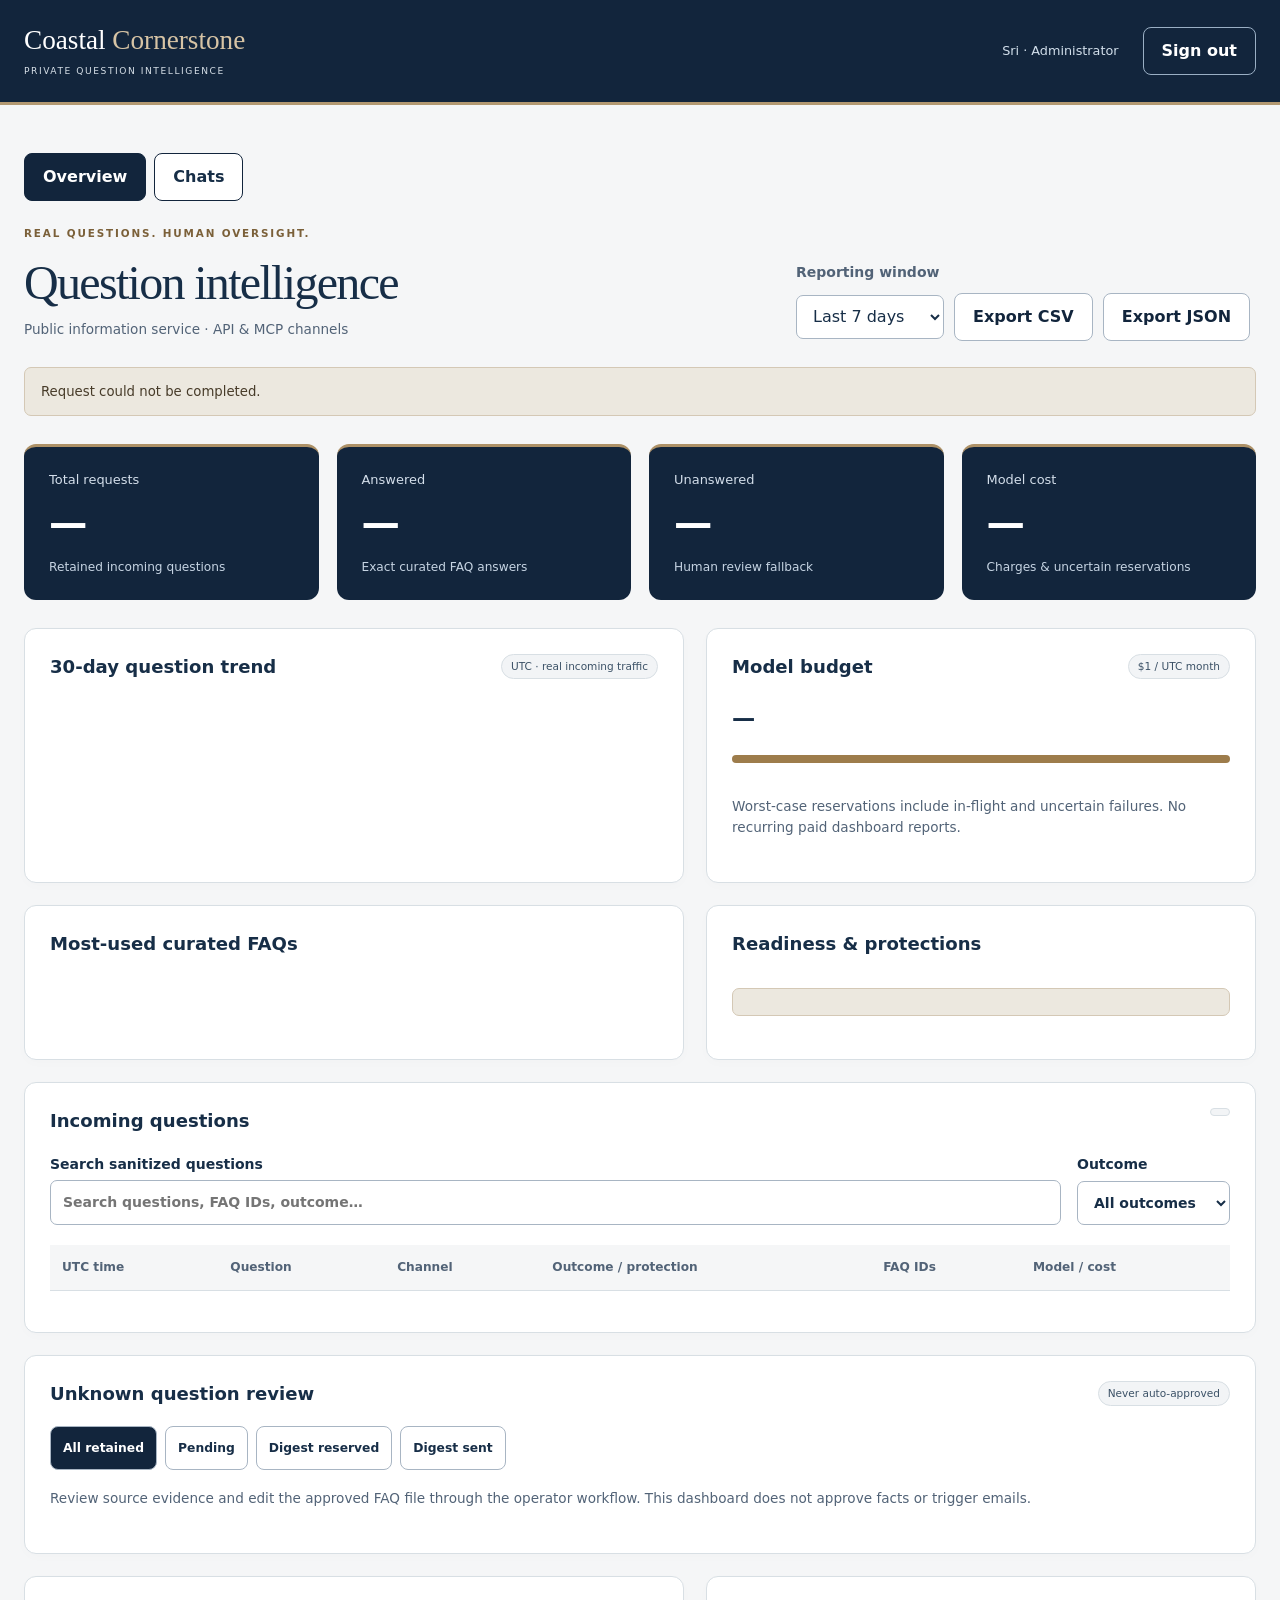
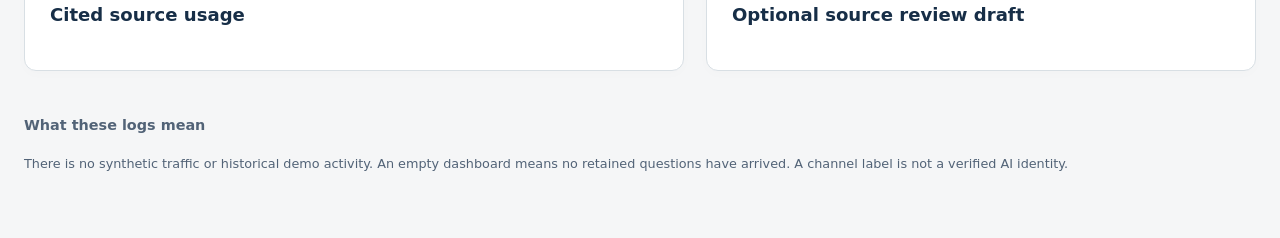
==== static/dashboard.html @ de82dabc "Add private FAQ review and chat intelligence workflow" ====
<!doctype html>
<html lang="en"><head><meta charset="utf-8"><meta name="viewport" content="width=device-width, initial-scale=1"><meta name="robots" content="noindex,nofollow"><title>Question intelligence | Coastal Cornerstone</title><link rel="stylesheet" href="/static/styles.css"><script src="/static/dashboard.js" defer></script><link rel="stylesheet" href="/static/chat-dashboard.css">
<script defer src="/static/chat-dashboard.js"></script>
</head>
<body><a class="skip" href="#main">Skip to dashboard</a><header class="topbar"><a class="brand" href="/dashboard">Coastal <span>Cornerstone</span><small>PRIVATE QUESTION INTELLIGENCE</small></a><nav aria-label="Account"><span class="account">Sri · Administrator</span><button id="logout" class="ghost">Sign out</button></nav></header>
<main id="main" class="workspace"><div class="cc-dashboard-tabs" role="tablist" aria-label="Dashboard sections">
  <button id="overview-tab" role="tab" aria-controls="overview-panel" aria-selected="true" tabindex="0" type="button">Overview</button>
  <button id="chats-tab" role="tab" aria-controls="chats-panel" aria-selected="false" tabindex="-1" type="button">Chats</button>
</div>
<section id="overview-panel" role="tabpanel" aria-labelledby="overview-tab" tabindex="0">
<div class="pagehead"><div><p class="eyebrow">REAL QUESTIONS. HUMAN OVERSIGHT.</p><h1>Question intelligence</h1><p class="muted">Public information service · API &amp; MCP channels</p></div><div class="actions"><label for="days">Reporting window</label><select id="days"><option value="7">Last 7 days</option><option value="30">Last 30 days</option></select><button id="exportcsv" class="ghost">Export CSV</button><button id="exportjson" class="ghost">Export JSON</button></div></div>
<p id="status" class="notice" role="status" aria-live="polite">Loading retained real request activity…</p>
<section class="metrics" aria-label="Request metrics"><article class="metric"><p>Total requests</p><strong id="total">—</strong><small>Retained incoming questions</small></article><article class="metric"><p>Answered</p><strong id="answered">—</strong><small>Exact curated FAQ answers</small></article><article class="metric"><p>Unanswered</p><strong id="unanswered">—</strong><small>Human review fallback</small></article><article class="metric"><p>Model cost</p><strong id="cost">—</strong><small>Charges &amp; uncertain reservations</small></article></section>
<div class="twocol"><section class="panel"><div class="sectionhead"><h2>30-day question trend</h2><span class="badge">UTC · real incoming traffic</span></div><div id="trend" class="trend" aria-label="30-day request chart"></div><p id="trendtext" class="muted"></p></section><section class="panel"><div class="sectionhead"><h2>Model budget</h2><span class="badge">$1 / UTC month</span></div><p class="big" id="budget">—</p><div class="budgettrack" aria-hidden="true"><span id="budgetbar"></span></div><dl class="compact" id="budgetdetail"></dl><p class="muted">Worst-case reservations include in-flight and uncertain failures. No recurring paid dashboard reports.</p></section></div>
<div class="twocol"><section class="panel"><h2>Most-used curated FAQs</h2><div id="topfaqs" class="bars"></div></section><section class="panel"><h2>Readiness &amp; protections</h2><dl id="readiness" class="compact"></dl><p id="emailstatus" class="notice"></p><p id="rateblocked" class="muted"></p></section></div>
<section class="panel"><div class="sectionhead"><h2>Incoming questions</h2><span id="tablecount" class="badge"></span></div><div class="filters"><label for="search">Search sanitized questions<input id="search" type="search" placeholder="Search questions, FAQ IDs, outcome…"></label><label for="outcome">Outcome<select id="outcome"><option value="all">All outcomes</option><option value="answered">Answered</option><option value="needs_review">Needs review</option><option value="rate_blocked">Rate blocked</option><option value="invalid">Invalid input</option></select></label></div><div class="tablewrap" tabindex="0" role="region" aria-label="Incoming questions table"><table><caption class="sr-only">Sanitized incoming questions in the selected reporting window</caption><thead><tr><th scope="col">UTC time</th><th scope="col">Question</th><th scope="col">Channel</th><th scope="col">Outcome / protection</th><th scope="col">FAQ IDs</th><th scope="col">Model / cost</th></tr></thead><tbody id="questions"></tbody></table></div><button class="ghost" id="more" hidden>Show more questions</button></section>
<section class="panel"><div class="sectionhead"><h2>Unknown question review</h2><span class="badge">Never auto-approved</span></div><div class="tabs" role="group" aria-label="Review queue filter"><button data-state="all" aria-pressed="true">All retained</button><button data-state="pending" aria-pressed="false">Pending</button><button data-state="digest_pending" aria-pressed="false">Digest reserved</button><button data-state="sent" aria-pressed="false">Digest sent</button></div><div id="unknowns" class="reviewlist"></div><p class="muted">Review source evidence and edit the approved FAQ file through the operator workflow. This dashboard does not approve facts or trigger emails.</p></section>
<div class="twocol"><section class="panel"><h2>Cited source usage</h2><div id="sources" class="sourcelist"></div></section><section class="panel"><h2>Optional source review draft</h2><div id="report"></div></section></div>
<footer class="privatefooter"><h2>What these logs mean</h2><p id="privacy"></p><p id="retention"></p><p>There is no synthetic traffic or historical demo activity. An empty dashboard means no retained questions have arrived. A channel label is not a verified AI identity.</p></footer>
</section>

<section id="chats-panel" role="tabpanel" aria-labelledby="chats-tab" tabindex="0" hidden>
  <div class="cc-chat-header">
    <h2>Private chats</h2>
    <p class="muted">Read-only business conversations shared with the company team. Records are retained for 30 days.</p>
  </div>
  <div class="cc-chat-controls">
    <label for="chat-search">Search chats
      <input id="chat-search" type="search" placeholder="Search previews, status, or chat IDs">
    </label>
    <button id="chat-refresh" type="button" class="ghost">Refresh chats</button>
  </div>
  <p id="chat-status" class="cc-chat-status" role="status" aria-live="polite" aria-atomic="true">Open Chats to load retained conversations.</p>
  <section class="panel cc-review-queue-panel" aria-labelledby="faq-review-title">
    <div class="sectionhead"><h3 id="faq-review-title">FAQ review queue</h3><span id="faq-review-count" class="badge">Not loaded</span></div>
    <p id="faq-review-status" class="muted">Draft questions are private and cannot answer visitors until approved.</p>
    <ol id="faq-review-list" class="reviewlist"><li class="cc-chat-empty">Open Chats to load the review queue.</li></ol>
  </section>
  <div class="cc-chat-layout">
    <aside class="cc-chat-sidebar">
      <h3>Conversations</h3>
      <ul id="chat-list" class="cc-chat-list" aria-label="Conversation list">
        <li class="cc-chat-empty">No conversations loaded.</li>
      </ul>
    </aside>
    <article id="chat-detail" class="cc-chat-detail" aria-labelledby="chat-detail-title" tabindex="0">
      <h3 id="chat-detail-title">Conversation</h3>
      <p class="cc-chat-empty">Select a chat to view its saved messages and contact details.</p>
    </article>
  </div>
</section>

</main></body></html>
---- static/styles.css ----
:root{color-scheme:light;--navy:#12253c;--ink:#172e47;--muted:#526377;--sand:#efe9df;--gold:#9d7c4b;--line:#d8dfE4;--paper:#fff;--back:#f5f6f7;font-family:system-ui,-apple-system,BlinkMacSystemFont,"Segoe UI",sans-serif;font-size:16px;line-height:1.6}*{box-sizing:border-box}body{margin:0;background:var(--back);color:var(--ink)}a{color:#245478;text-underline-offset:3px;overflow-wrap:anywhere}a:hover{text-decoration-thickness:2px}button,input,select{font:inherit}button,select{min-height:44px}button{border:1px solid var(--navy);border-radius:8px;padding:10px 18px;background:var(--navy);color:white;font-weight:650;cursor:pointer}button:hover{background:#274460}button:disabled{opacity:.65;cursor:wait}.ghost{background:white;color:var(--navy);border-color:#a8b5c3}.ghost:hover{background:var(--sand)}input,select{border:1px solid #a8b5c3;border-radius:7px;background:#fff;color:var(--ink);padding:10px 12px;min-height:44px;max-width:100%}input{width:100%}label{font-weight:600;font-size:.875rem;display:block}label input,label select{display:block;margin-top:5px}button:focus-visible,a:focus-visible,input:focus-visible,select:focus-visible{outline:3px solid #387db6;outline-offset:3px}h1,h2,h3,p{margin-top:0}h1{font-family:Georgia,"Times New Roman",serif;font-weight:500;font-size:clamp(2.1rem,4.8vw,4.2rem);line-height:1.12;letter-spacing:-.035em;margin-bottom:18px}h2{font-size:1.13rem;line-height:1.4;margin-bottom:18px}h3{font-size:1rem}p{margin-bottom:18px}small{font-size:.76rem}.topbar{background:var(--navy);color:white;display:flex;align-items:center;justify-content:space-between;gap:24px;padding:26px max(24px,calc((100vw - 1320px)/2));border-bottom:3px solid #b39972}.brand{text-decoration:none;font-family:Georgia,serif;font-size:1.7rem;font-weight:500;line-height:1.1;color:white!important;white-space:nowrap}.brand span{color:#d7c4a5}.brand small{display:block;font-family:system-ui,sans-serif;letter-spacing:.17em;font-size:.57rem;margin-top:10px;color:#d7e0e8}.topbar nav{display:flex;flex-wrap:wrap;gap:24px;align-items:center}.topbar nav a{color:#e5ebf1;font-size:.85rem}.topbar .ghost{background:transparent;border-color:#9aafc4;color:white}.account{font-size:.8rem;color:#d2dfeb}.workspace,.docs{max-width:1370px;padding:48px 24px 24px;margin:auto}.docs{max-width:1080px}.docs h1{max-width:800px}.lead{max-width:770px;font-size:1.19rem;color:var(--muted);margin-bottom:34px}.eyebrow{font-size:.65rem;letter-spacing:.18em;color:#7b6039;font-weight:750;margin-bottom:15px}.pagehead{display:flex;align-items:flex-end;justify-content:space-between;gap:24px;margin-bottom:26px}.pagehead h1{font-size:clamp(2rem,4vw,3rem);margin-bottom:9px}.pagehead p:last-child{margin-bottom:0}.actions{display:flex;flex-wrap:wrap;gap:10px;align-items:center;max-width:460px}.actions label{flex-basis:100%;color:var(--muted)}.muted{color:var(--muted);font-size:.85rem}.notice{padding:13px 16px;background:#ece8df;border:1px solid #d4c8b5;border-radius:7px;font-size:.83rem;color:#473b29}.metrics{display:grid;grid-template-columns:repeat(4,minmax(0,1fr));gap:18px;margin:28px 0}.metric{background:var(--navy);color:#fff;border-radius:12px;padding:23px 25px;border-top:3px solid #ad9167}.metric p{font-size:.81rem;color:#d3deea;margin-bottom:9px}.metric strong{font-size:clamp(1.8rem,3vw,2.8rem);line-height:1.2;display:block;font-weight:550;letter-spacing:-.03em}.metric small{display:block;color:#c6d4e3;margin-top:12px}.twocol{display:grid;grid-template-columns:1.2fr 1fr;gap:22px}.panel{background:var(--paper);border:1px solid var(--line);border-radius:12px;padding:25px;margin-bottom:22px;box-shadow:0 3px 12px #12253c04;min-width:0}.sectionhead{display:flex;justify-content:space-between;align-items:flex-start;gap:14px}.sectionhead h2{margin-bottom:20px}.badge{border:1px solid #d8dfE4;background:#f2f4f6;padding:3px 9px;border-radius:20px;font-size:.66rem;white-space:normal;display:inline-block;color:#3b5166}.trend svg{display:block;width:100%;max-height:250px}.big{font-size:1.45rem;font-weight:600}.budgettrack,.bartrack{height:8px;background:#eeeae4;border-radius:8px;overflow:hidden}.budgettrack{margin:16px 0 20px}.budgettrack span,.bartrack span{display:block;height:100%;background:#9d7c4b}.compact{display:grid;grid-template-columns:1fr 1.3fr;gap:9px 12px;font-size:.82rem;margin-top:18px}.compact dt{color:var(--muted);font-weight:500}.compact dd{margin:0;overflow-wrap:anywhere}.baritem{margin:16px 0}.baritem .sectionhead{font-size:.78rem;margin-bottom:7px}.filters{display:flex;align-items:flex-end;gap:16px;flex-wrap:wrap;margin-bottom:20px}.filters label:first-child{flex:1;min-width:210px}.tablewrap{width:100%;overflow:auto;margin-bottom:16px}table{width:100%;border-collapse:collapse;text-align:left;font-size:.76rem}th{color:var(--muted);font-weight:700;background:#f5f6f7;white-space:nowrap}th,td{padding:13px 12px;border-bottom:1px solid var(--line);vertical-align:top}td:first-child{min-width:145px;font-variant-numeric:tabular-nums}.questioncell{min-width:230px;max-width:400px;overflow-wrap:anywhere;font-size:.82rem}td:nth-child(6){min-width:160px;overflow-wrap:anywhere}.block{display:block;margin-top:5px}.tabs{display:flex;flex-wrap:wrap;gap:8px;margin-bottom:18px}.tabs button{font-size:.77rem;padding:9px 12px;min-height:44px;background:white;color:var(--ink);border-color:#a8b5c3}.tabs [aria-pressed=true]{background:var(--navy);color:white}.reviewlist{max-height:560px;overflow:auto}.reviewitem{padding:16px 0;border-top:1px solid var(--line)}.reviewitem p{font-size:.88rem;overflow-wrap:anywhere;margin:10px 0 0}.sourcelist{font-size:.82rem}.privatefooter{padding:22px 0;color:var(--muted);font-size:.8rem;max-width:1050px}.privatefooter h2{font-size:.9rem}.docs pre{overflow:auto;background:var(--navy);color:#e2ebf3;border-radius:8px;padding:22px;font-size:.8rem;line-height:1.7;tab-size:2}.docs code{font-family:ui-monospace,SFMono-Regular,Consolas,monospace}.docs dl{font-size:.85rem}.docs dt{font-weight:650;margin-top:16px}.docs dd{margin:3px 0 0;color:var(--muted)}.docs footer{font-size:.85rem;padding:24px 0}.skip{position:absolute;top:8px;left:8px;background:#fff;padding:10px;transform:translateY(-150%);z-index:10}.skip:focus{transform:translateY(0)}.sr-only{position:absolute;width:1px;height:1px;padding:0;margin:-1px;overflow:hidden;clip:rect(0,0,0,0);white-space:nowrap;border:0}.loginpage{min-height:100vh;background:var(--navy);display:flex;align-items:center;justify-content:center;padding:24px}.loginbox{width:100%;max-width:460px;background:#fff;padding:38px;border-radius:15px;border-top:5px solid #b59b75}.loginbox .brand{color:var(--navy)!important;display:block;margin-bottom:40px}.loginbox .brand span{color:#7e613a}.loginbox .brand small{color:var(--muted)}.loginbox h1{font-size:2.4rem}.loginbox label{margin:16px 0 5px}.loginbox button{width:100%;margin:23px 0 16px}.loginbox .notice{margin-bottom:15px}.loginbox p:last-child{margin-bottom:0;font-size:.73rem}@media(max-width:1000px){.pagehead{align-items:flex-start;flex-direction:column}.twocol{grid-template-columns:1fr 1fr}.topbar{padding:24px}.metrics{gap:12px}.metric{padding:20px}.metric strong{font-size:2rem}.metric small{font-size:.66rem}}@media(max-width:720px){.topbar{align-items:flex-start;flex-direction:column;gap:22px}.topbar nav{gap:16px}.workspace,.docs{padding:30px 16px 20px}.twocol{grid-template-columns:1fr;gap:0}.metrics{grid-template-columns:repeat(2,minmax(0,1fr));gap:12px}.metric{padding:18px 16px}.metric strong{font-size:1.9rem}.panel{padding:20px}.sectionhead{flex-wrap:wrap;gap:8px}.compact{grid-template-columns:1fr 1fr}.loginbox{padding:30px 24px}.actions{max-width:100%}.brand{font-size:1.5rem}}@media(prefers-reduced-motion:reduce){*{scroll-behavior:auto!important;transition:none!important}}
---- static/chat-dashboard.css ----
#overview-panel[hidden],
#chats-panel[hidden] {
  display: none !important;
}

.cc-dashboard-tabs {
  display: flex;
  flex-wrap: wrap;
  gap: 8px;
  margin-bottom: 24px;
}

.cc-dashboard-tabs button {
  min-height: 44px;
  padding: 10px 18px;
  color: var(--ink);
  background: var(--paper);
  border: 1px solid var(--navy);
}

.cc-dashboard-tabs button[aria-selected="true"] {
  background: var(--navy);
  color: white;
}

#chats-panel {
  min-width: 0;
  overflow-wrap: anywhere;
}

.cc-chat-controls {
  display: flex;
  flex-wrap: wrap;
  gap: 16px;
  margin: 20px 0;
  align-items: flex-end;
}

.cc-chat-controls label {
  flex: 1 1 240px;
  min-width: 0;
}

#chat-search {
  width: 100%;
  min-height: 44px;
}

#chat-refresh {
  min-height: 44px;
  min-width: 44px;
}

.cc-chat-status {
  background: var(--sand);
  color: var(--ink);
  border: 1px solid var(--line);
  padding: 13px 16px;
  margin-bottom: 24px;
  border-radius: 8px;
}

.cc-chat-status[data-error="true"] {
  border: 2px solid var(--navy);
}

.cc-dashboard-tabs button:focus-visible,
.cc-chat-select:focus-visible,
#chat-search:focus-visible,
#chat-refresh:focus-visible,
#chat-detail:focus-visible,
#overview-panel:focus-visible,
#chats-panel:focus-visible {
  outline: 3px solid #387db6;
  outline-offset: 3px;
}

.cc-chat-layout{display:grid;grid-template-columns:minmax(0,340px) minmax(0,1fr);gap:24px;align-items:start}.cc-chat-layout,.cc-chat-sidebar,.cc-chat-detail,.cc-chat-item,.cc-chat-row,.cc-chat-preview,.cc-chat-meta,.cc-chat-list,.cc-chat-select{min-width:0;max-width:100%;overflow-wrap:anywhere}.cc-chat-sidebar,.cc-chat-detail{background:var(--paper);border:1px solid var(--line);padding:24px;border-radius:12px}.cc-chat-list{list-style:none;margin:0;padding:8px}.cc-chat-item{margin-bottom:12px}.cc-chat-select{width:100%;padding:12px;color:var(--ink);background:var(--paper);border:1px solid var(--navy);border-radius:8px;min-height:44px;white-space:normal}.cc-chat-select[aria-current="true"]{background:var(--sand);color:var(--navy);border-left:4px solid var(--navy)}.cc-chat-row{display:flex;flex-wrap:wrap;gap:8px;justify-content:space-between}.cc-chat-preview,.cc-chat-meta{display:block;margin-top:8px}.cc-chat-preview{font-size:.9rem;color:var(--ink)}.cc-chat-meta{font-size:.8rem;color:var(--muted)}.cc-chat-badge{color:var(--navy);background:var(--sand);border:1px solid var(--line);border-radius:20px;padding:3px 8px;font-size:.75rem}.cc-chat-empty {color:var(--muted);padding:12px;margin:0;}@media (min-width:761px){.cc-chat-list{max-height:75vh;overflow-y:auto;scrollbar-gutter:stable}}@media (max-width:760px){.cc-chat-layout{grid-template-columns:1fr;gap:16px}.cc-chat-sidebar,.cc-chat-detail{padding:16px}}

dl.cc-chat-contact, dl.cc-chat-email { display: grid; grid-template-columns: minmax(0, 100px) minmax(0, 1fr); gap: 8px; margin-top: 0; }
.cc-chat-contact dt, .cc-chat-email dt { color: var(--muted); }
.cc-chat-contact dd, .cc-chat-email dd { margin: 0; min-width: 0; overflow-wrap: anywhere; white-space: pre-wrap; }
#chat-detail h3, #chat-detail p, #chat-detail a, #chat-detail section { overflow-wrap: anywhere; min-width: 0; }
.cc-chat-messages { list-style: none; padding: 0; margin: 0; }
.cc-chat-message { border: 1px solid var(--line); border-radius: 8px; padding: 16px; margin-bottom: 16px; min-width: 0; overflow-wrap: anywhere; }
.cc-chat-message--assistant { background: var(--back); }
.cc-chat-message-header { font-size: 0.8rem; font-weight: bold; color: var(--muted); }
p.cc-chat-message-text { white-space: pre-wrap; overflow-wrap: anywhere; margin-bottom: 12px; }
ul.cc-chat-sources { margin: 8px 0; padding-left: 20px; max-width: 100%; }
.cc-chat-sources a { overflow-wrap: anywhere; }
@media (prefers-reduced-motion: reduce) { .cc-dashboard-tabs button, .cc-chat-select { transition: none; } }

.cc-breadcrumbs{font-size:.84rem;color:#58677a;margin:0 0 .75rem}.cc-chat-review{border:1px solid #d6dee8;border-radius:12px;padding:1rem;margin:1rem 0;background:#fbfcfe;display:grid;gap:.7rem}.cc-chat-review label{display:grid;gap:.3rem;font-weight:650}.cc-chat-review textarea,.cc-chat-review select{width:100%;font:inherit;border:1px solid #bbc8d6;border-radius:8px;padding:.6rem;background:#fff}.cc-chat-review button{justify-self:start}

.cc-review-queue-panel{margin:1rem 0}.cc-review-queue-panel .reviewlist{max-height:28rem;overflow:auto;padding-left:1.4rem}.cc-review-queue-panel .reviewitem{margin:.55rem 0;padding:.55rem .7rem;border:1px solid #dce3eb;border-radius:8px;background:#fff}.cc-review-queue-panel .reviewitem p{margin:.2rem 0 0}
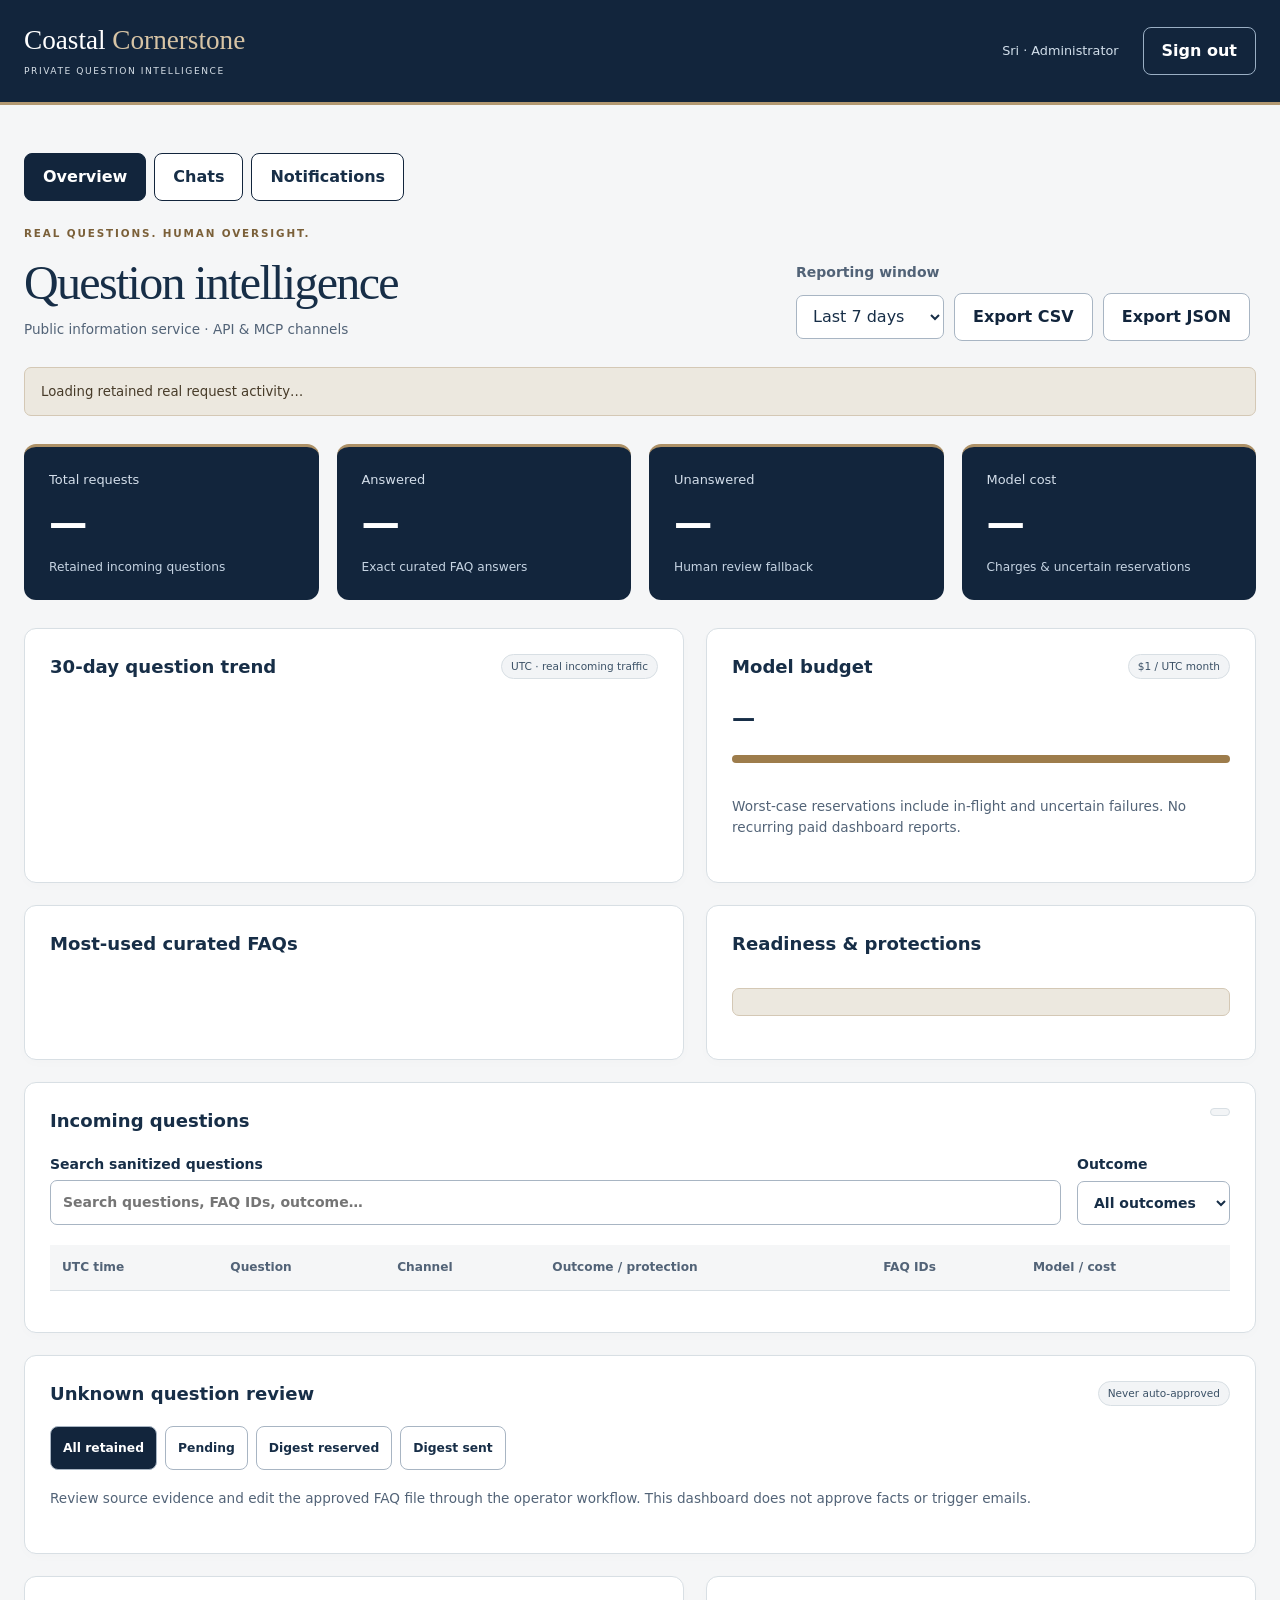
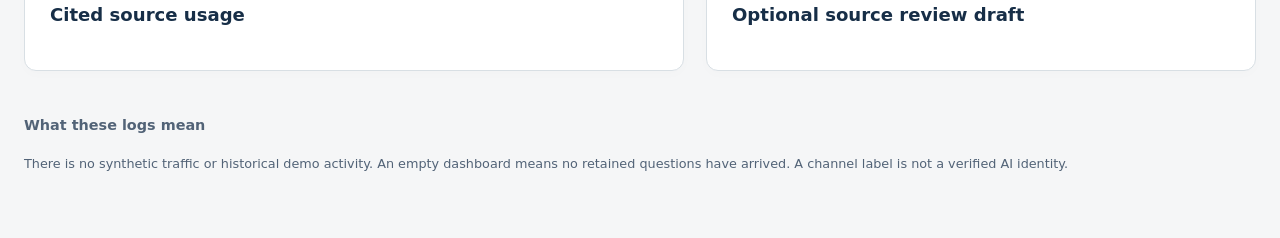
==== commit 16f297b1: "Add configurable dashboard notifications" ====
--- a/static/dashboard.html
+++ b/static/dashboard.html
@@ -5,7 +5,8 @@
 <body><a class="skip" href="#main">Skip to dashboard</a><header class="topbar"><a class="brand" href="/dashboard">Coastal <span>Cornerstone</span><small>PRIVATE QUESTION INTELLIGENCE</small></a><nav aria-label="Account"><span class="account">Sri · Administrator</span><button id="logout" class="ghost">Sign out</button></nav></header>
 <main id="main" class="workspace"><div class="cc-dashboard-tabs" role="tablist" aria-label="Dashboard sections">
   <button id="overview-tab" role="tab" aria-controls="overview-panel" aria-selected="true" tabindex="0" type="button">Overview</button>
-  <button id="chats-tab" role="tab" aria-controls="chats-panel" aria-selected="false" tabindex="-1" type="button">Chats</button>
+	  <button id="chats-tab" role="tab" aria-controls="chats-panel" aria-selected="false" tabindex="-1" type="button">Chats</button>
+	  <button id="notifications-tab" role="tab" aria-controls="notifications-panel" aria-selected="false" tabindex="-1" type="button">Notifications</button>
 </div>
 <section id="overview-panel" role="tabpanel" aria-labelledby="overview-tab" tabindex="0">
 <div class="pagehead"><div><p class="eyebrow">REAL QUESTIONS. HUMAN OVERSIGHT.</p><h1>Question intelligence</h1><p class="muted">Public information service · API &amp; MCP channels</p></div><div class="actions"><label for="days">Reporting window</label><select id="days"><option value="7">Last 7 days</option><option value="30">Last 30 days</option></select><button id="exportcsv" class="ghost">Export CSV</button><button id="exportjson" class="ghost">Export JSON</button></div></div>
@@ -17,6 +18,12 @@
 <section class="panel"><div class="sectionhead"><h2>Unknown question review</h2><span class="badge">Never auto-approved</span></div><div class="tabs" role="group" aria-label="Review queue filter"><button data-state="all" aria-pressed="true">All retained</button><button data-state="pending" aria-pressed="false">Pending</button><button data-state="digest_pending" aria-pressed="false">Digest reserved</button><button data-state="sent" aria-pressed="false">Digest sent</button></div><div id="unknowns" class="reviewlist"></div><p class="muted">Review source evidence and edit the approved FAQ file through the operator workflow. This dashboard does not approve facts or trigger emails.</p></section>
 <div class="twocol"><section class="panel"><h2>Cited source usage</h2><div id="sources" class="sourcelist"></div></section><section class="panel"><h2>Optional source review draft</h2><div id="report"></div></section></div>
 <footer class="privatefooter"><h2>What these logs mean</h2><p id="privacy"></p><p id="retention"></p><p>There is no synthetic traffic or historical demo activity. An empty dashboard means no retained questions have arrived. A channel label is not a verified AI identity.</p></footer>
+</section>
+
+<section id="notifications-panel" role="tabpanel" aria-labelledby="notifications-tab" tabindex="0" hidden>
+  <div class="pagehead"><div><p class="eyebrow">PRIVATE EMAIL CONTROLS</p><h1>Notifications</h1><p class="muted">Choose which dashboard events may send email. Contact-form notifications stay enabled for business continuity.</p></div></div>
+  <section class="panel"><div class="sectionhead"><h2>Triggers and recipients</h2><span class="badge">Resend</span></div><p id="notification-status" class="notice" role="status" aria-live="polite">Loading notification settings…</p><div id="notification-settings" class="reviewlist"></div><button id="notification-test" class="primary" type="button">Send test email to sri@srinagubandi.com</button></section>
+  <section class="panel"><div class="sectionhead"><h2>Recent delivery status</h2><button id="notification-refresh" class="ghost" type="button">Refresh</button></div><div class="tablewrap"><table><caption class="sr-only">Recent notification deliveries</caption><thead><tr><th>Time</th><th>Trigger</th><th>Recipients</th><th>Status</th></tr></thead><tbody id="notification-deliveries"></tbody></table></div></section>
 </section>
 
 <section id="chats-panel" role="tabpanel" aria-labelledby="chats-tab" tabindex="0" hidden>
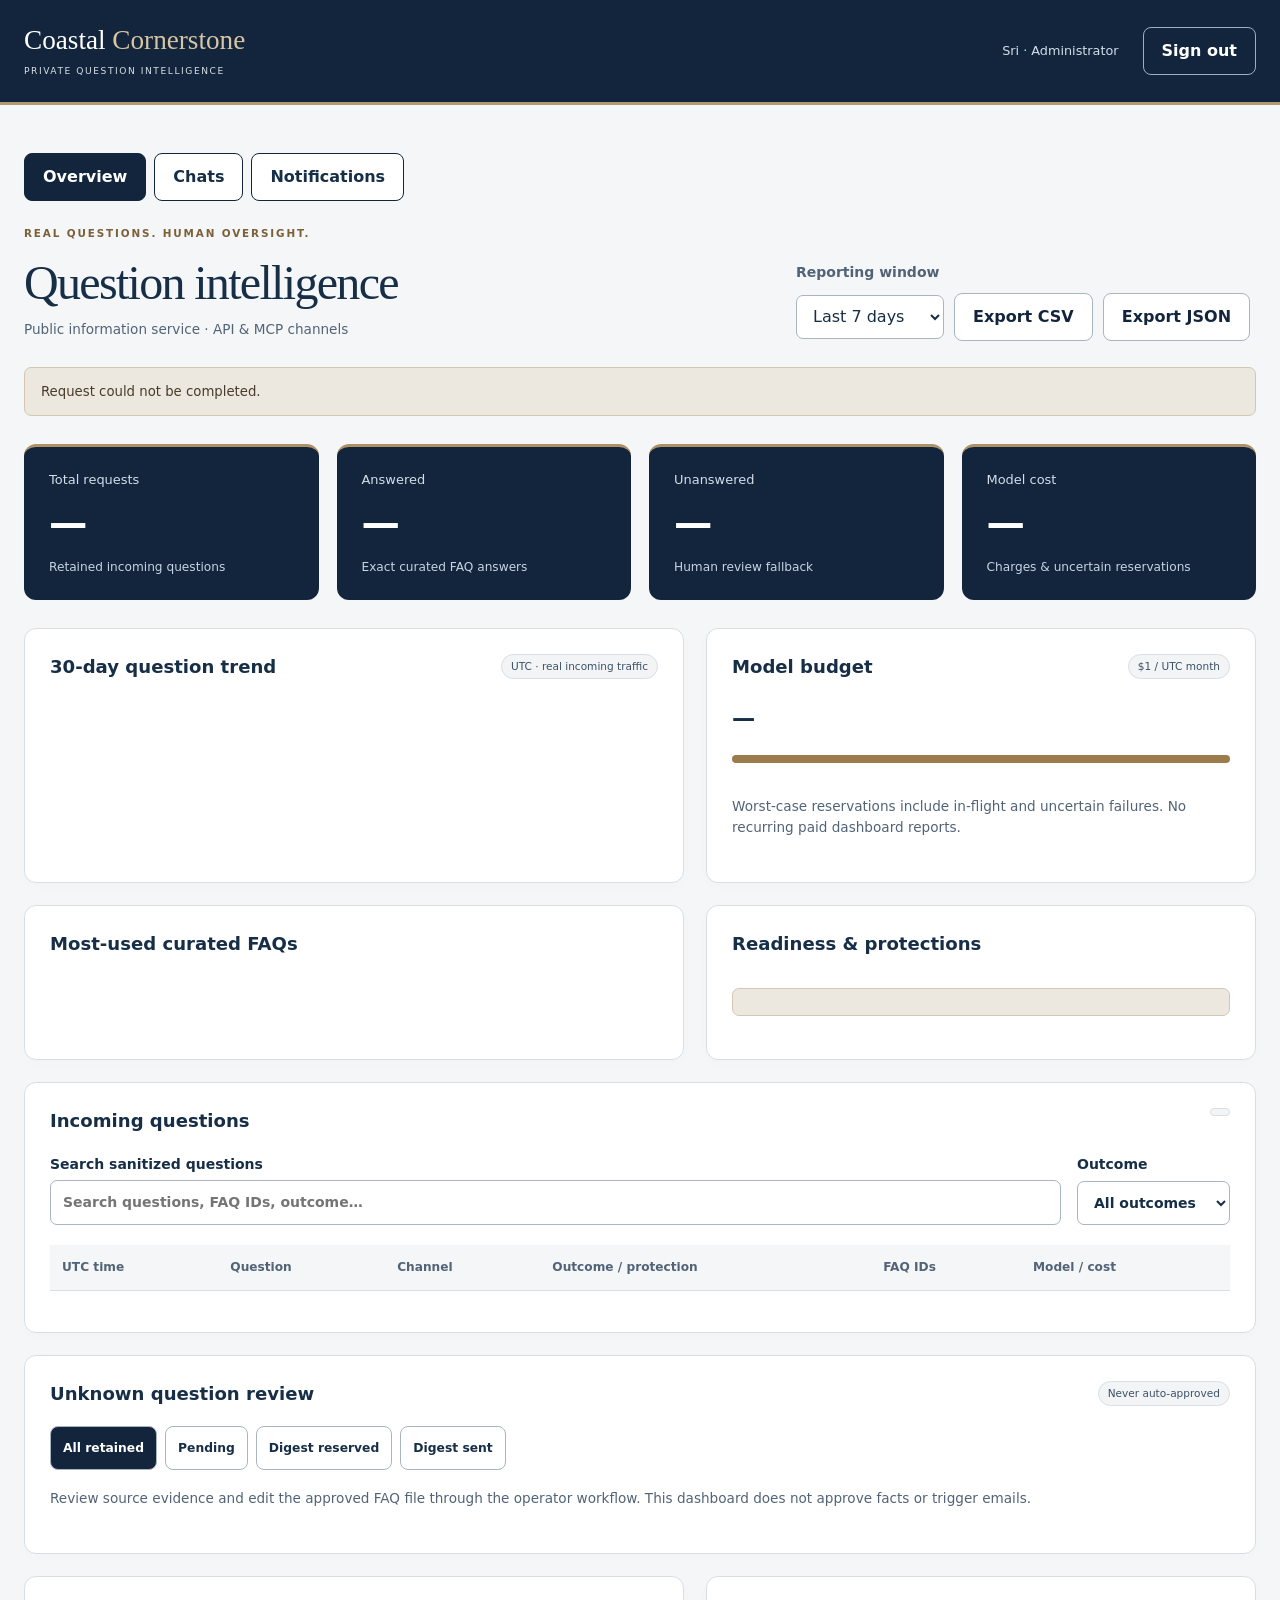
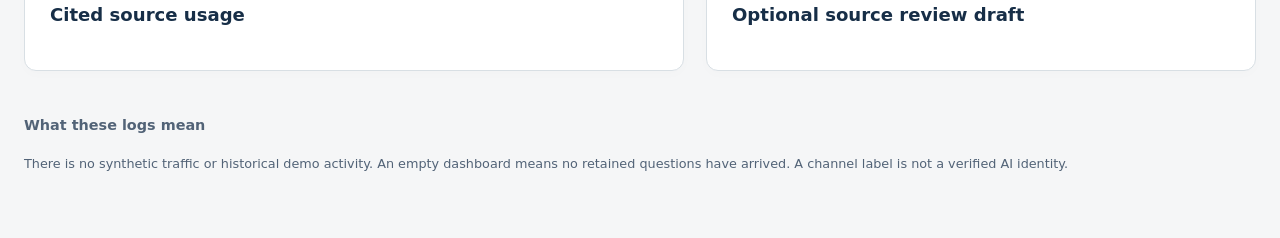
==== commit 7c04026c: "Render dashboard chats as a table" ====
--- a/static/dashboard.html
+++ b/static/dashboard.html
@@ -44,12 +44,16 @@
     <ol id="faq-review-list" class="reviewlist"><li class="cc-chat-empty">Open Chats to load the review queue.</li></ol>
   </section>
   <div class="cc-chat-layout">
-    <aside class="cc-chat-sidebar">
-      <h3>Conversations</h3>
-      <ul id="chat-list" class="cc-chat-list" aria-label="Conversation list">
-        <li class="cc-chat-empty">No conversations loaded.</li>
-      </ul>
-    </aside>
+    <section class="cc-chat-queue" aria-labelledby="chat-queue-title">
+      <div class="sectionhead"><h3 id="chat-queue-title">Conversation queue</h3><span class="badge">Click a question to open</span></div>
+      <div class="cc-chat-table-wrap" tabindex="0" role="region" aria-label="Conversation queue table">
+        <table class="cc-chat-table">
+          <caption class="sr-only">Retained chatbot conversations</caption>
+          <thead><tr><th scope="col">UTC time</th><th scope="col">Question</th><th scope="col">Status</th><th scope="col">Messages</th><th scope="col">Contact</th><th scope="col">Notifications</th></tr></thead>
+          <tbody id="chat-list"><tr><td colspan="6" class="cc-chat-empty">No conversations loaded.</td></tr></tbody>
+        </table>
+      </div>
+    </section>
     <article id="chat-detail" class="cc-chat-detail" aria-labelledby="chat-detail-title" tabindex="0">
       <h3 id="chat-detail-title">Conversation</h3>
       <p class="cc-chat-empty">Select a chat to view its saved messages and contact details.</p>
--- a/static/chat-dashboard.css
+++ b/static/chat-dashboard.css
@@ -75,7 +75,7 @@
   outline-offset: 3px;
 }
 
-.cc-chat-layout{display:grid;grid-template-columns:minmax(0,340px) minmax(0,1fr);gap:24px;align-items:start}.cc-chat-layout,.cc-chat-sidebar,.cc-chat-detail,.cc-chat-item,.cc-chat-row,.cc-chat-preview,.cc-chat-meta,.cc-chat-list,.cc-chat-select{min-width:0;max-width:100%;overflow-wrap:anywhere}.cc-chat-sidebar,.cc-chat-detail{background:var(--paper);border:1px solid var(--line);padding:24px;border-radius:12px}.cc-chat-list{list-style:none;margin:0;padding:8px}.cc-chat-item{margin-bottom:12px}.cc-chat-select{width:100%;padding:12px;color:var(--ink);background:var(--paper);border:1px solid var(--navy);border-radius:8px;min-height:44px;white-space:normal}.cc-chat-select[aria-current="true"]{background:var(--sand);color:var(--navy);border-left:4px solid var(--navy)}.cc-chat-row{display:flex;flex-wrap:wrap;gap:8px;justify-content:space-between}.cc-chat-preview,.cc-chat-meta{display:block;margin-top:8px}.cc-chat-preview{font-size:.9rem;color:var(--ink)}.cc-chat-meta{font-size:.8rem;color:var(--muted)}.cc-chat-badge{color:var(--navy);background:var(--sand);border:1px solid var(--line);border-radius:20px;padding:3px 8px;font-size:.75rem}.cc-chat-empty {color:var(--muted);padding:12px;margin:0;}@media (min-width:761px){.cc-chat-list{max-height:75vh;overflow-y:auto;scrollbar-gutter:stable}}@media (max-width:760px){.cc-chat-layout{grid-template-columns:1fr;gap:16px}.cc-chat-sidebar,.cc-chat-detail{padding:16px}}
+.cc-chat-layout{display:grid;grid-template-columns:minmax(0,1fr);gap:24px;align-items:start}.cc-chat-detail,.cc-chat-queue{min-width:0;max-width:100%;background:var(--paper);border:1px solid var(--line);padding:24px;border-radius:12px}.cc-chat-table-wrap{max-width:100%;overflow-x:auto;border:1px solid var(--line);border-radius:8px}.cc-chat-table{width:100%;min-width:760px;border-collapse:collapse}.cc-chat-table th,.cc-chat-table td{padding:12px 10px;border-bottom:1px solid var(--line);text-align:left;vertical-align:top;overflow-wrap:anywhere}.cc-chat-table th{color:var(--muted);font-size:.78rem;text-transform:uppercase;letter-spacing:.04em;background:var(--back)}.cc-chat-table tbody tr:last-child td{border-bottom:0}.cc-chat-row-link{display:block;width:100%;min-height:44px;padding:0;color:var(--navy);background:transparent;border:0;text-align:left;text-decoration:underline;text-underline-offset:3px;cursor:pointer;font:inherit}.cc-chat-row-link[aria-current="true"]{font-weight:700;background:var(--sand);padding:8px;border-radius:6px}.cc-chat-row-link:focus-visible{outline:3px solid #387db6;outline-offset:3px}.cc-chat-empty{color:var(--muted);padding:12px;margin:0}@media (max-width:760px){.cc-chat-detail,.cc-chat-queue{padding:16px}.cc-chat-table{min-width:700px}}
 
 dl.cc-chat-contact, dl.cc-chat-email { display: grid; grid-template-columns: minmax(0, 100px) minmax(0, 1fr); gap: 8px; margin-top: 0; }
 .cc-chat-contact dt, .cc-chat-email dt { color: var(--muted); }
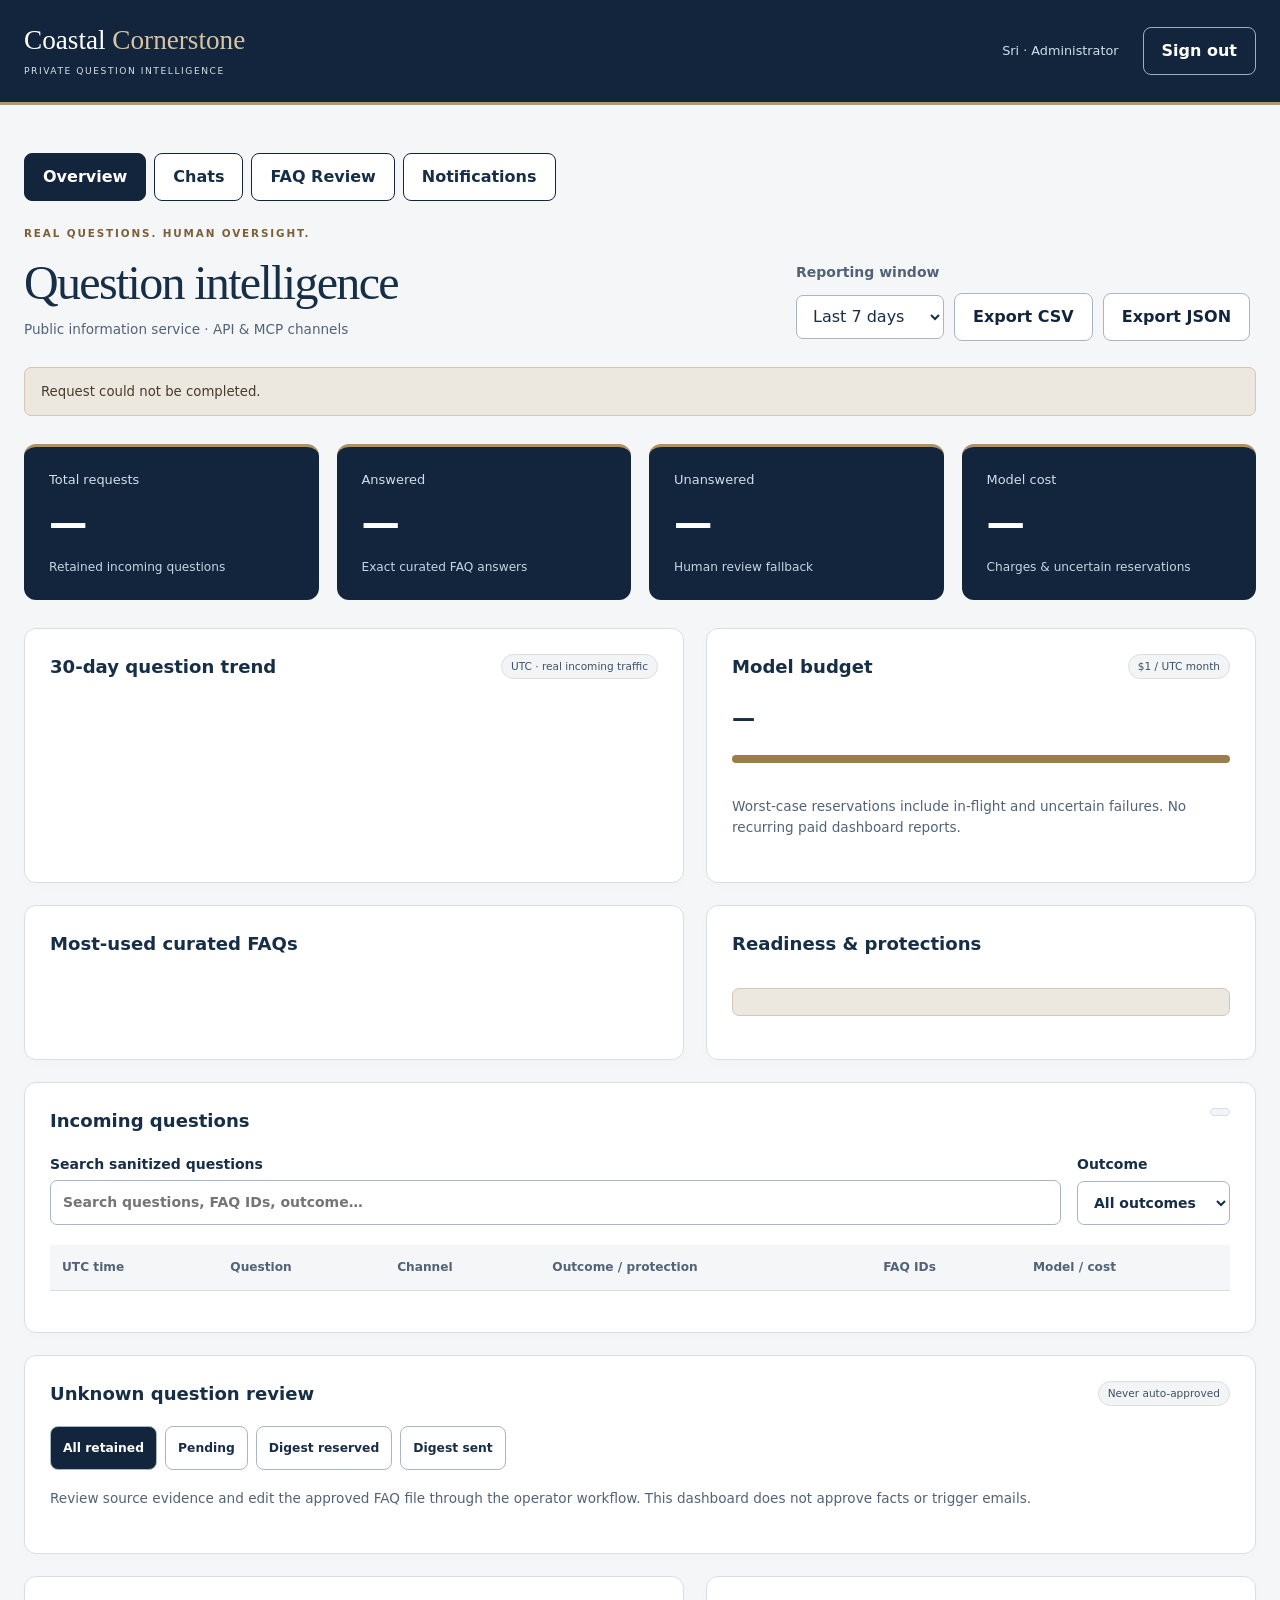
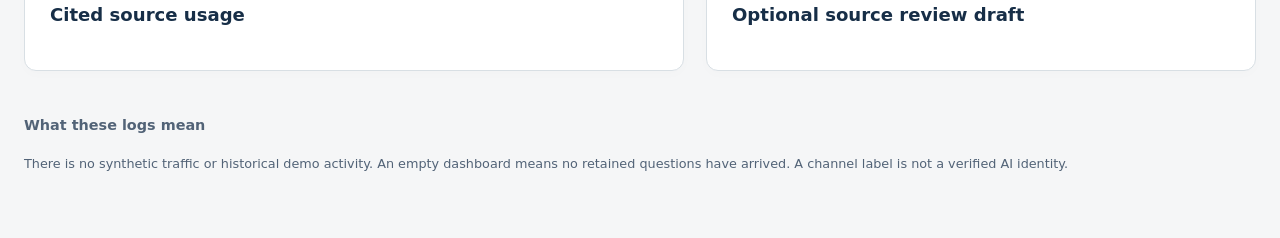
==== commit 4da95464: "Add private FAQ review tab" ====
--- a/static/dashboard.html
+++ b/static/dashboard.html
@@ -5,7 +5,8 @@
 <body><a class="skip" href="#main">Skip to dashboard</a><header class="topbar"><a class="brand" href="/dashboard">Coastal <span>Cornerstone</span><small>PRIVATE QUESTION INTELLIGENCE</small></a><nav aria-label="Account"><span class="account">Sri · Administrator</span><button id="logout" class="ghost">Sign out</button></nav></header>
 <main id="main" class="workspace"><div class="cc-dashboard-tabs" role="tablist" aria-label="Dashboard sections">
   <button id="overview-tab" role="tab" aria-controls="overview-panel" aria-selected="true" tabindex="0" type="button">Overview</button>
-	  <button id="chats-tab" role="tab" aria-controls="chats-panel" aria-selected="false" tabindex="-1" type="button">Chats</button>
+		  <button id="chats-tab" role="tab" aria-controls="chats-panel" aria-selected="false" tabindex="-1" type="button">Chats</button>
+		  <button id="faq-tab" role="tab" aria-controls="faq-panel" aria-selected="false" tabindex="-1" type="button">FAQ Review</button>
 	  <button id="notifications-tab" role="tab" aria-controls="notifications-panel" aria-selected="false" tabindex="-1" type="button">Notifications</button>
 </div>
 <section id="overview-panel" role="tabpanel" aria-labelledby="overview-tab" tabindex="0">
@@ -18,6 +19,13 @@
 <section class="panel"><div class="sectionhead"><h2>Unknown question review</h2><span class="badge">Never auto-approved</span></div><div class="tabs" role="group" aria-label="Review queue filter"><button data-state="all" aria-pressed="true">All retained</button><button data-state="pending" aria-pressed="false">Pending</button><button data-state="digest_pending" aria-pressed="false">Digest reserved</button><button data-state="sent" aria-pressed="false">Digest sent</button></div><div id="unknowns" class="reviewlist"></div><p class="muted">Review source evidence and edit the approved FAQ file through the operator workflow. This dashboard does not approve facts or trigger emails.</p></section>
 <div class="twocol"><section class="panel"><h2>Cited source usage</h2><div id="sources" class="sourcelist"></div></section><section class="panel"><h2>Optional source review draft</h2><div id="report"></div></section></div>
 <footer class="privatefooter"><h2>What these logs mean</h2><p id="privacy"></p><p id="retention"></p><p>There is no synthetic traffic or historical demo activity. An empty dashboard means no retained questions have arrived. A channel label is not a verified AI identity.</p></footer>
+</section>
+
+<section id="faq-panel" role="tabpanel" aria-labelledby="faq-tab" tabindex="0" hidden>
+  <div class="pagehead"><div><p class="eyebrow">PRIVATE CONTENT REVIEW</p><h1>FAQ Review</h1><p class="muted">Review the 100-question draft before any answer becomes public.</p></div><div class="actions"><button id="faq-refresh" class="ghost" type="button">Refresh queue</button></div></div>
+  <p id="faq-status" class="notice" role="status" aria-live="polite">Open FAQ Review to load private drafts.</p>
+  <section class="panel"><div class="sectionhead"><h2>Approval queue</h2><span id="faq-count" class="badge">Not loaded</span></div><div class="filters"><label for="faq-search">Search questions<input id="faq-search" type="search" placeholder="Search question, category, or status"></label></div><div class="cc-chat-table-wrap" tabindex="0" role="region" aria-label="FAQ approval queue"><table class="cc-chat-table"><caption class="sr-only">Private FAQ draft approval queue</caption><thead><tr><th scope="col">Question</th><th scope="col">Status</th><th scope="col">Answer</th><th scope="col">Source</th><th scope="col">Updated</th></tr></thead><tbody id="faq-list"><tr><td colspan="5" class="cc-chat-empty">No drafts loaded.</td></tr></tbody></table></div></section>
+  <article id="faq-detail" class="panel" hidden><div class="sectionhead"><h2 id="faq-detail-title">FAQ draft</h2><button id="faq-detail-close" class="ghost" type="button">Back to queue</button></div><div id="faq-detail-body"></div></article>
 </section>
 
 <section id="notifications-panel" role="tabpanel" aria-labelledby="notifications-tab" tabindex="0" hidden>
@@ -38,11 +46,6 @@
     <button id="chat-refresh" type="button" class="ghost">Refresh chats</button>
   </div>
   <p id="chat-status" class="cc-chat-status" role="status" aria-live="polite" aria-atomic="true">Open Chats to load retained conversations.</p>
-  <section class="panel cc-review-queue-panel" aria-labelledby="faq-review-title">
-    <div class="sectionhead"><h3 id="faq-review-title">FAQ review queue</h3><span id="faq-review-count" class="badge">Not loaded</span></div>
-    <p id="faq-review-status" class="muted">Draft questions are private and cannot answer visitors until approved.</p>
-    <ol id="faq-review-list" class="reviewlist"><li class="cc-chat-empty">Open Chats to load the review queue.</li></ol>
-  </section>
   <div class="cc-chat-layout">
     <section class="cc-chat-queue" aria-labelledby="chat-queue-title">
       <div class="sectionhead"><h3 id="chat-queue-title">Conversation queue</h3><span class="badge">Click a question to open</span></div>
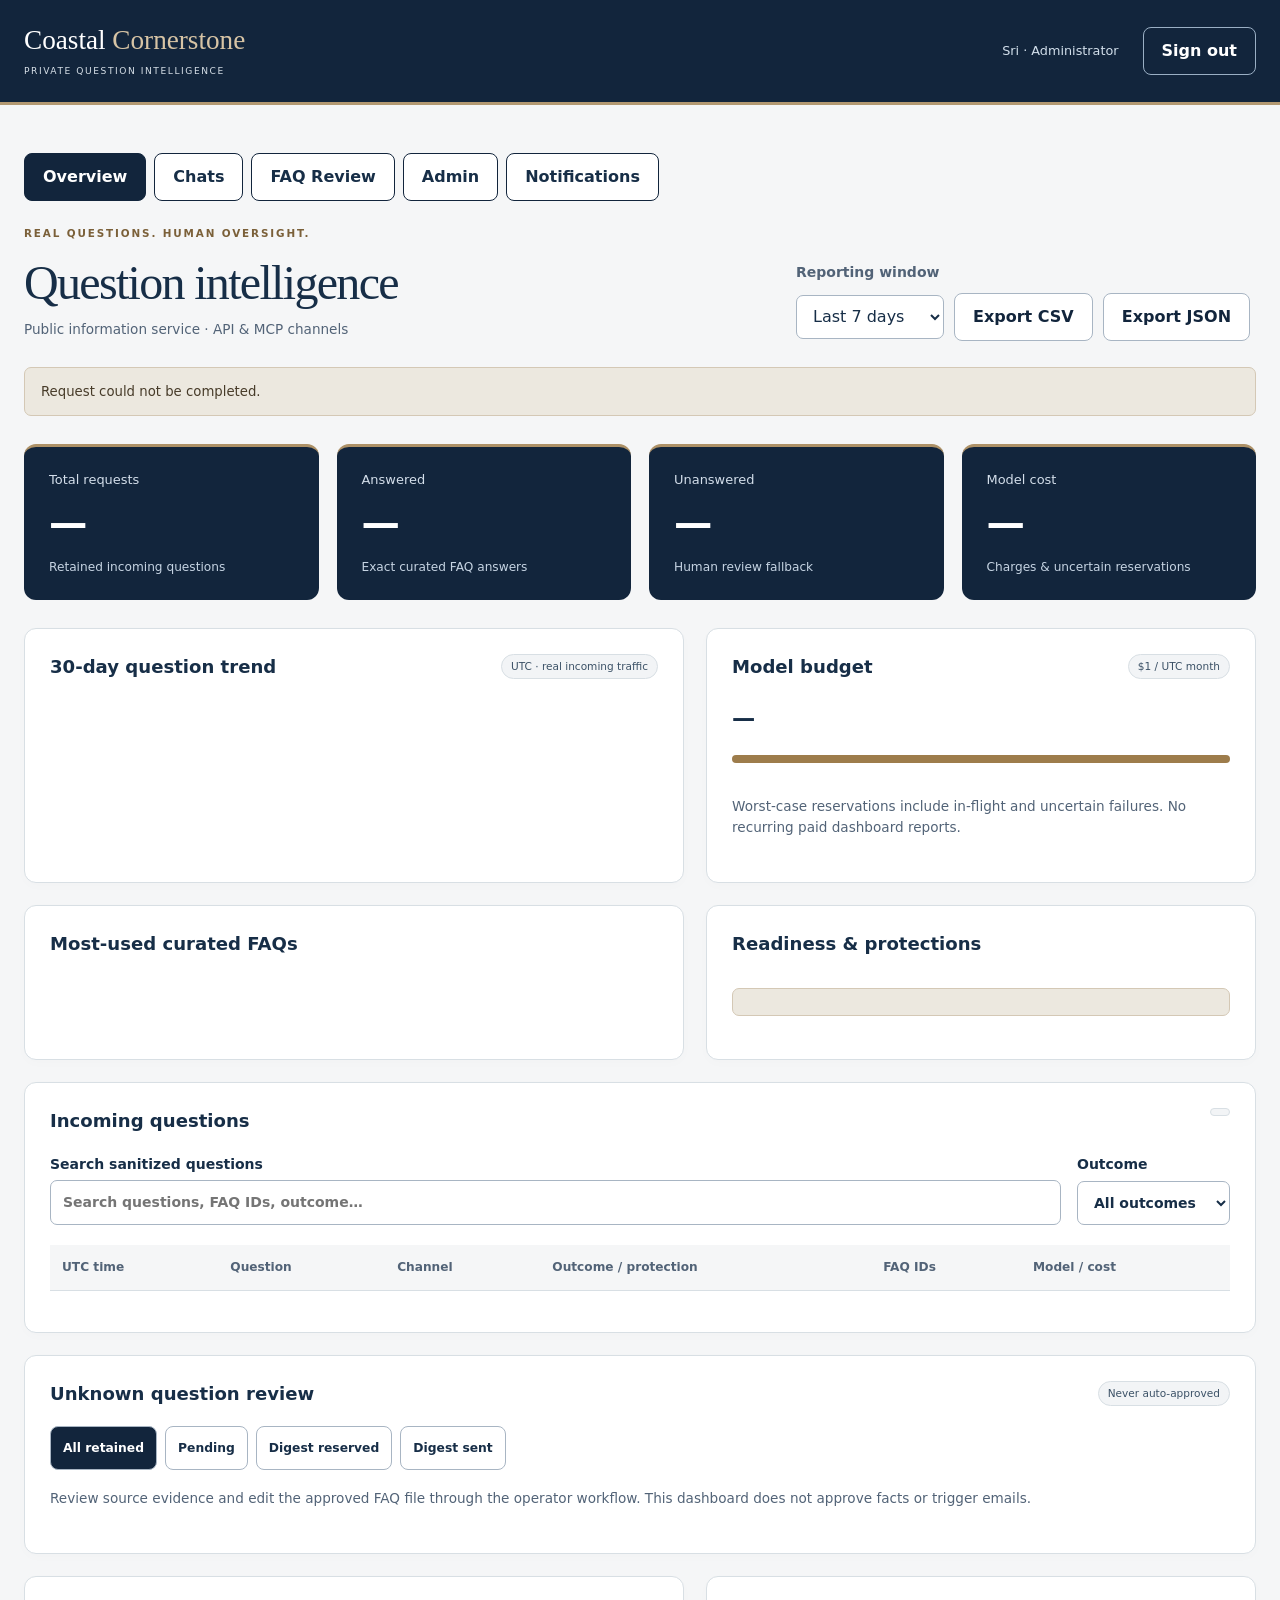
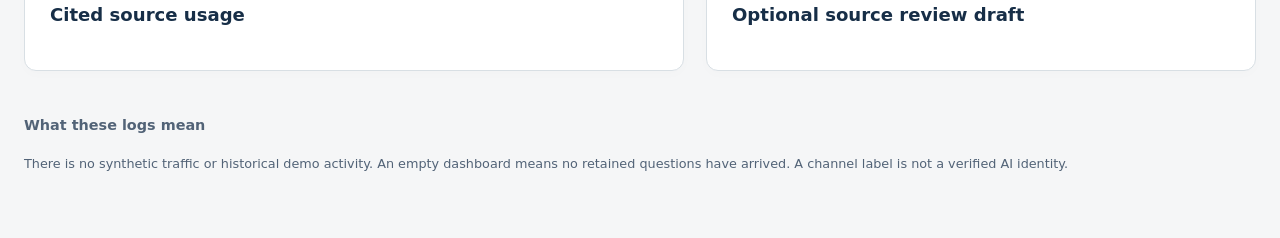
==== commit c009ec76: "Add private admin audit panel" ====
--- a/static/dashboard.html
+++ b/static/dashboard.html
@@ -7,6 +7,7 @@
   <button id="overview-tab" role="tab" aria-controls="overview-panel" aria-selected="true" tabindex="0" type="button">Overview</button>
 		  <button id="chats-tab" role="tab" aria-controls="chats-panel" aria-selected="false" tabindex="-1" type="button">Chats</button>
 		  <button id="faq-tab" role="tab" aria-controls="faq-panel" aria-selected="false" tabindex="-1" type="button">FAQ Review</button>
+		  <button id="admin-tab" role="tab" aria-controls="admin-panel" aria-selected="false" tabindex="-1" type="button">Admin</button>
 	  <button id="notifications-tab" role="tab" aria-controls="notifications-panel" aria-selected="false" tabindex="-1" type="button">Notifications</button>
 </div>
 <section id="overview-panel" role="tabpanel" aria-labelledby="overview-tab" tabindex="0">
@@ -26,6 +27,12 @@
   <p id="faq-status" class="notice" role="status" aria-live="polite">Open FAQ Review to load private drafts.</p>
   <section class="panel"><div class="sectionhead"><h2>Approval queue</h2><span id="faq-count" class="badge">Not loaded</span></div><div class="filters"><label for="faq-search">Search questions<input id="faq-search" type="search" placeholder="Search question, category, or status"></label></div><div class="cc-chat-table-wrap" tabindex="0" role="region" aria-label="FAQ approval queue"><table class="cc-chat-table"><caption class="sr-only">Private FAQ draft approval queue</caption><thead><tr><th scope="col">Question</th><th scope="col">Status</th><th scope="col">Answer</th><th scope="col">Source</th><th scope="col">Updated</th></tr></thead><tbody id="faq-list"><tr><td colspan="5" class="cc-chat-empty">No drafts loaded.</td></tr></tbody></table></div></section>
   <article id="faq-detail" class="panel" hidden><div class="sectionhead"><h2 id="faq-detail-title">FAQ draft</h2><button id="faq-detail-close" class="ghost" type="button">Back to queue</button></div><div id="faq-detail-body"></div></article>
+</section>
+
+<section id="admin-panel" role="tabpanel" aria-labelledby="admin-tab" tabindex="0" hidden>
+  <div class="pagehead"><div><p class="eyebrow">PRIVATE ADMINISTRATION</p><h1>Admin</h1><p class="muted">Manage the approved team boundary and review changes without exposing credentials.</p></div></div>
+  <section class="panel"><div class="sectionhead"><h2>Administrators</h2><span class="badge">2 full Admins</span></div><div class="cc-admin-users"><article class="reviewitem"><strong>Sri</strong><p class="muted">Full Admin · dashboard owner · notification and publication controls</p></article><article class="reviewitem"><strong>Ben</strong><p class="muted">Full Admin · company team · notification and publication controls</p></article></div><p class="muted">Password values are never displayed here. Additional self-service user creation and password reset remain deferred.</p></section>
+  <section class="panel"><div class="sectionhead"><h2>Recent review audit</h2><button id="admin-audit-refresh" class="ghost" type="button">Refresh audit</button></div><p id="admin-status" class="notice" role="status" aria-live="polite">Open Admin to load audit history.</p><div class="cc-chat-table-wrap"><table class="cc-chat-table"><caption class="sr-only">Recent FAQ review audit events</caption><thead><tr><th scope="col">Time</th><th scope="col">Action</th><th scope="col">Actor</th><th scope="col">Record</th></tr></thead><tbody id="admin-audit-list"><tr><td colspan="4" class="cc-chat-empty">No audit events loaded.</td></tr></tbody></table></div></section>
 </section>
 
 <section id="notifications-panel" role="tabpanel" aria-labelledby="notifications-tab" tabindex="0" hidden>
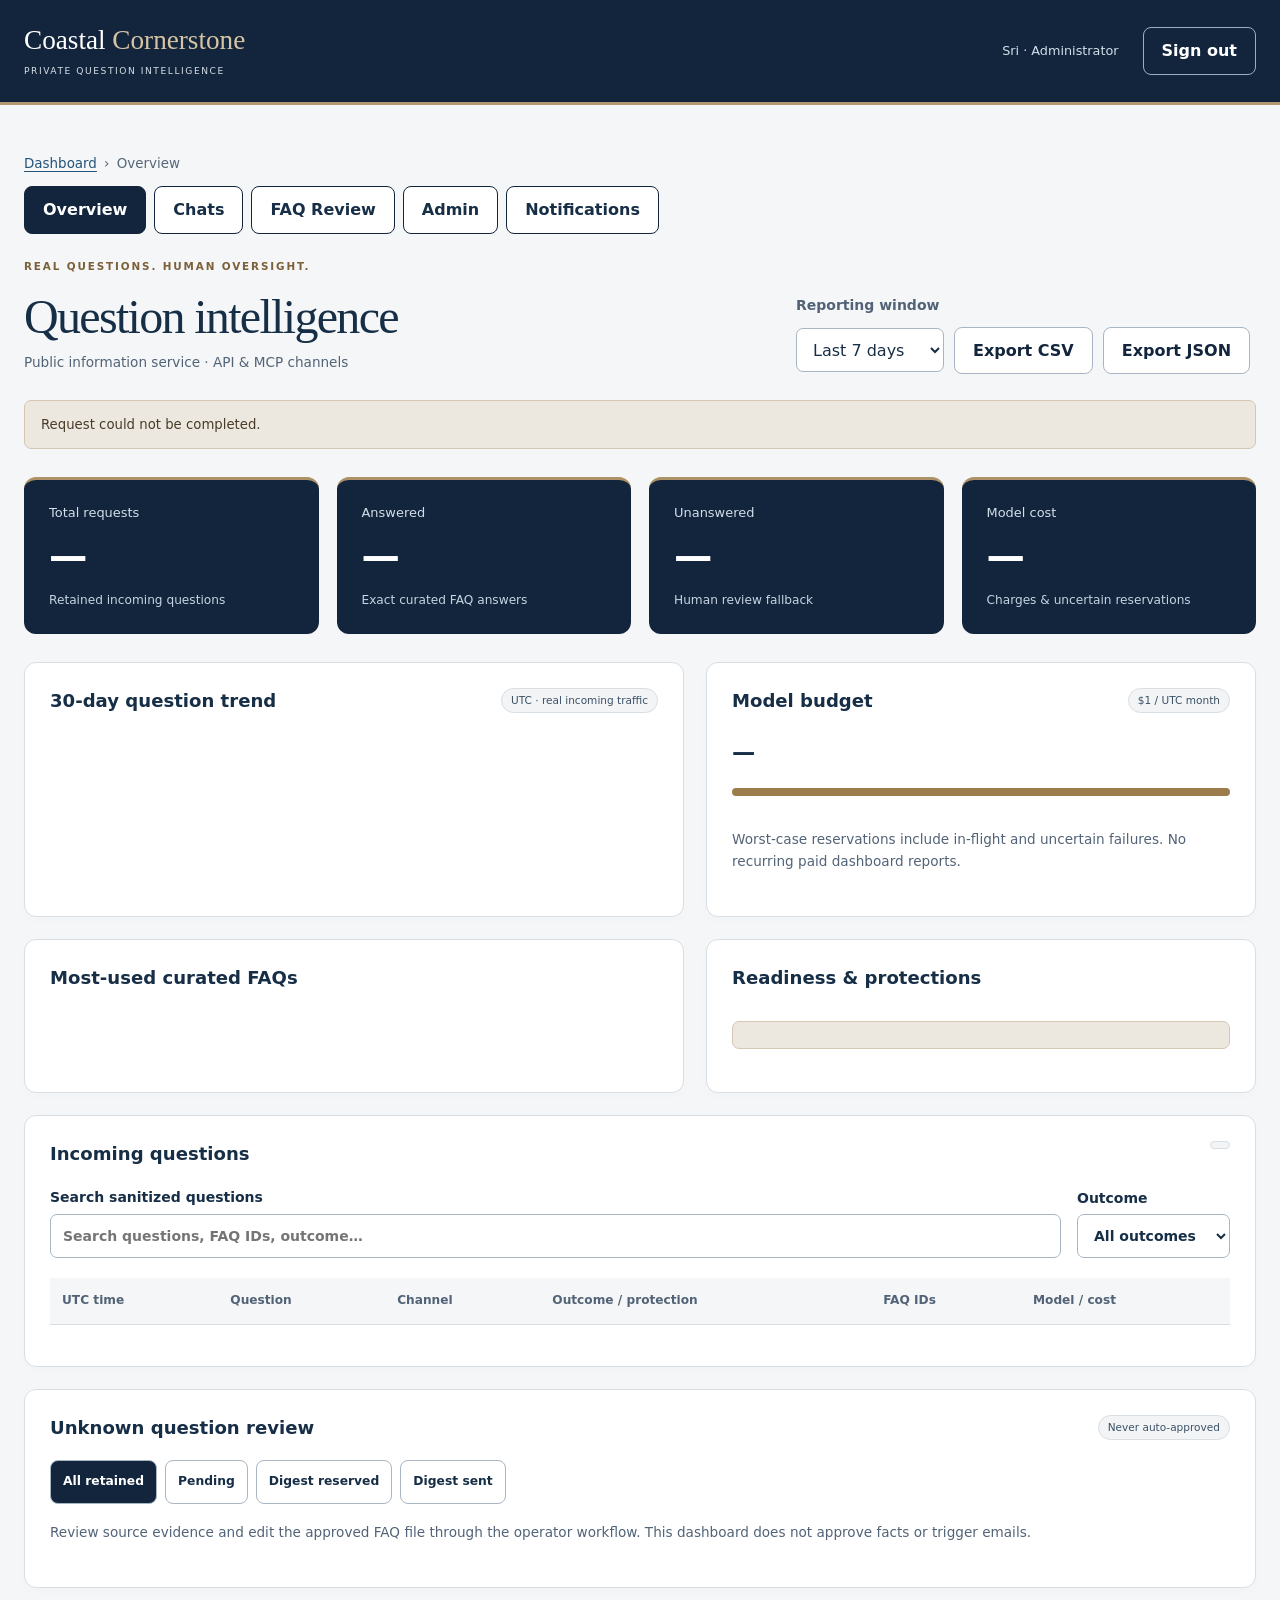
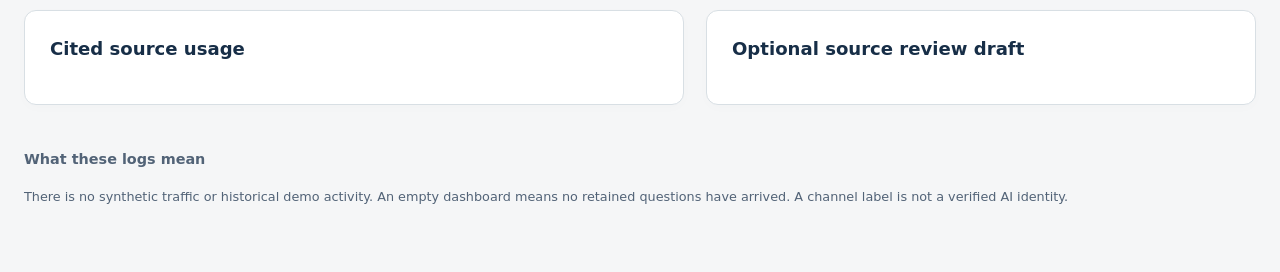
==== commit edd5bae6: "Add dedicated chat detail dashboard view" ====
--- a/static/dashboard.html
+++ b/static/dashboard.html
@@ -3,7 +3,7 @@
 <script defer src="/static/chat-dashboard.js"></script>
 </head>
 <body><a class="skip" href="#main">Skip to dashboard</a><header class="topbar"><a class="brand" href="/dashboard">Coastal <span>Cornerstone</span><small>PRIVATE QUESTION INTELLIGENCE</small></a><nav aria-label="Account"><span class="account">Sri · Administrator</span><button id="logout" class="ghost">Sign out</button></nav></header>
-<main id="main" class="workspace"><div class="cc-dashboard-tabs" role="tablist" aria-label="Dashboard sections">
+<main id="main" class="workspace"><nav id="dashboard-breadcrumbs" class="cc-breadcrumbs cc-dashboard-breadcrumbs" aria-label="Breadcrumb"><ol><li><a href="/dashboard/">Dashboard</a></li><li id="dashboard-breadcrumb-current" aria-current="page">Overview</li></ol></nav><div class="cc-dashboard-tabs" role="tablist" aria-label="Dashboard sections">
   <button id="overview-tab" role="tab" aria-controls="overview-panel" aria-selected="true" tabindex="0" type="button">Overview</button>
 		  <button id="chats-tab" role="tab" aria-controls="chats-panel" aria-selected="false" tabindex="-1" type="button">Chats</button>
 		  <button id="faq-tab" role="tab" aria-controls="faq-panel" aria-selected="false" tabindex="-1" type="button">FAQ Review</button>
@@ -68,6 +68,7 @@
       <h3 id="chat-detail-title">Conversation</h3>
       <p class="cc-chat-empty">Select a chat to view its saved messages and contact details.</p>
     </article>
+    <aside id="chat-side-context" class="cc-chat-side-context" aria-label="Conversation summary"><h3>Conversation summary</h3><p class="cc-chat-empty">Select a chat to view status, contact, and notification details.</p></aside>
   </div>
 </section>
 
--- a/static/chat-dashboard.css
+++ b/static/chat-dashboard.css
@@ -75,7 +75,9 @@
   outline-offset: 3px;
 }
 
-.cc-chat-layout{display:grid;grid-template-columns:minmax(0,1fr);gap:24px;align-items:start}.cc-chat-detail,.cc-chat-queue{min-width:0;max-width:100%;background:var(--paper);border:1px solid var(--line);padding:24px;border-radius:12px}.cc-chat-table-wrap{max-width:100%;overflow-x:auto;border:1px solid var(--line);border-radius:8px}.cc-chat-table{width:100%;min-width:760px;border-collapse:collapse}.cc-chat-table th,.cc-chat-table td{padding:12px 10px;border-bottom:1px solid var(--line);text-align:left;vertical-align:top;overflow-wrap:anywhere}.cc-chat-table th{color:var(--muted);font-size:.78rem;text-transform:uppercase;letter-spacing:.04em;background:var(--back)}.cc-chat-table tbody tr:last-child td{border-bottom:0}.cc-chat-row-link{display:block;width:100%;min-height:44px;padding:0;color:var(--navy);background:transparent;border:0;text-align:left;text-decoration:underline;text-underline-offset:3px;cursor:pointer;font:inherit}.cc-chat-row-link[aria-current="true"]{font-weight:700;background:var(--sand);padding:8px;border-radius:6px}.cc-chat-row-link:focus-visible{outline:3px solid #387db6;outline-offset:3px}.cc-chat-empty{color:var(--muted);padding:12px;margin:0}@media (max-width:760px){.cc-chat-detail,.cc-chat-queue{padding:16px}.cc-chat-table{min-width:700px}}
+.cc-chat-layout{display:grid;grid-template-columns:minmax(0,1fr);gap:24px;align-items:start}.cc-chat-detail,.cc-chat-queue,.cc-chat-side-context{min-width:0;max-width:100%;background:var(--paper);border:1px solid var(--line);padding:24px;border-radius:12px}.cc-chat-side-context{display:none}.cc-chat-table-wrap{max-width:100%;overflow-x:auto;border:1px solid var(--line);border-radius:8px}.cc-chat-table{width:100%;min-width:760px;border-collapse:collapse}.cc-chat-table th,.cc-chat-table td{padding:12px 10px;border-bottom:1px solid var(--line);text-align:left;vertical-align:top;overflow-wrap:anywhere}.cc-chat-table th{color:var(--muted);font-size:.78rem;text-transform:uppercase;letter-spacing:.04em;background:var(--back)}.cc-chat-table tbody tr:last-child td{border-bottom:0}.cc-chat-row-link{display:block;width:100%;min-height:44px;padding:0;color:var(--navy);background:transparent;border:0;text-align:left;text-decoration:underline;text-underline-offset:3px;cursor:pointer;font:inherit}.cc-chat-row-link[aria-current="true"]{font-weight:700;background:var(--sand);padding:8px;border-radius:6px}.cc-chat-row-link:focus-visible{outline:3px solid #387db6;outline-offset:3px}.cc-chat-empty{color:var(--muted);padding:12px;margin:0}.cc-dashboard-breadcrumbs ol{display:flex;flex-wrap:wrap;gap:.45rem;list-style:none;padding:0;margin:0}.cc-dashboard-breadcrumbs li+li::before{content:'›';margin-right:.45rem;color:var(--muted)}.cc-dashboard-detail-route .cc-dashboard-tabs{display:none}.cc-dashboard-detail-route .cc-chat-header{margin-bottom:0}.cc-dashboard-detail-route .cc-chat-layout{grid-template-columns:minmax(210px,.9fr) minmax(0,1.8fr) minmax(220px,.9fr)}.cc-dashboard-detail-route .cc-chat-queue{grid-column:1}.cc-dashboard-detail-route .cc-chat-detail{grid-column:2}.cc-dashboard-detail-route .cc-chat-side-context{display:block;grid-column:3}.cc-chat-side-context dl{display:grid;grid-template-columns:minmax(0,1fr);gap:.35rem;margin:0}.cc-chat-side-context dt{font-size:.78rem;color:var(--muted);text-transform:uppercase;letter-spacing:.04em}.cc-chat-side-context dd{margin:0 0 .7rem;overflow-wrap:anywhere;white-space:pre-wrap}.cc-chat-side-context h3{margin-top:0}
+@media (max-width:1100px){.cc-dashboard-detail-route .cc-chat-layout{grid-template-columns:minmax(220px,1fr) minmax(0,1.5fr)}.cc-dashboard-detail-route .cc-chat-side-context{grid-column:1 / -1;grid-row:2}.cc-dashboard-detail-route .cc-chat-detail{grid-column:2}.cc-dashboard-detail-route .cc-chat-queue{grid-column:1;grid-row:1}}
+@media (max-width:760px){.cc-chat-detail,.cc-chat-queue,.cc-chat-side-context{padding:16px}.cc-chat-table{min-width:700px}.cc-dashboard-detail-route .cc-chat-layout{grid-template-columns:minmax(0,1fr)}.cc-dashboard-detail-route .cc-chat-queue,.cc-dashboard-detail-route .cc-chat-detail,.cc-dashboard-detail-route .cc-chat-side-context{grid-column:1;grid-row:auto}}
 
 dl.cc-chat-contact, dl.cc-chat-email { display: grid; grid-template-columns: minmax(0, 100px) minmax(0, 1fr); gap: 8px; margin-top: 0; }
 .cc-chat-contact dt, .cc-chat-email dt { color: var(--muted); }
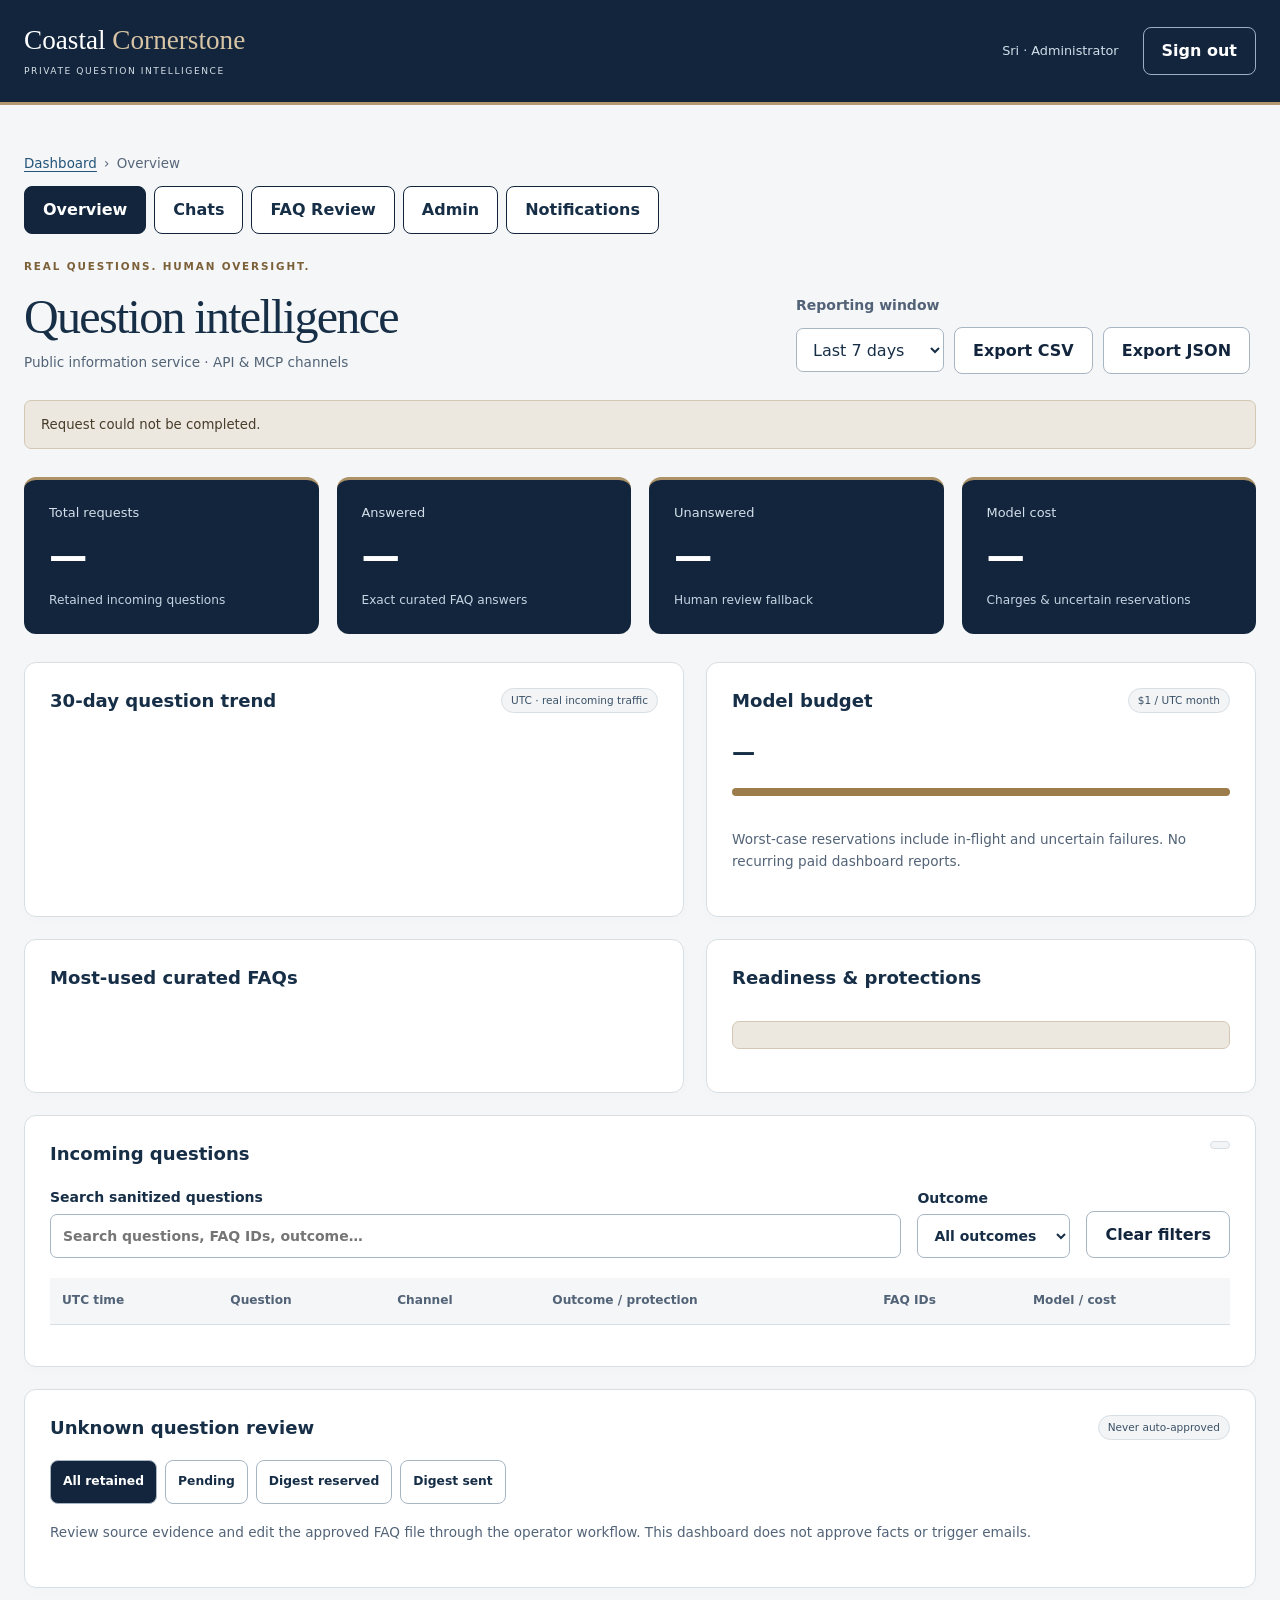
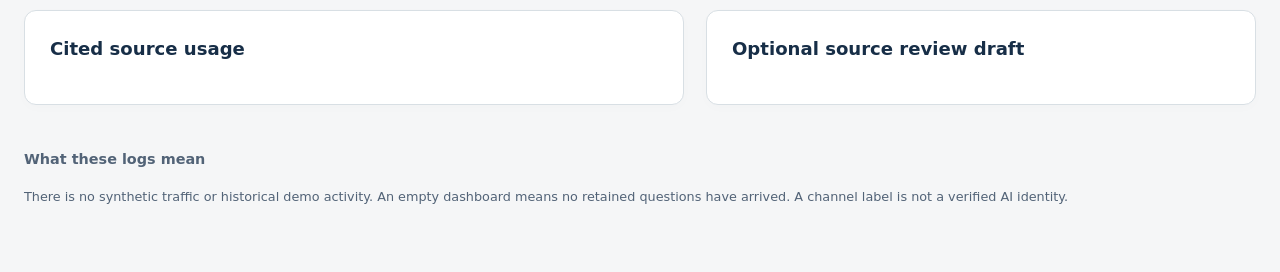
==== commit 42486c46: "Improve dashboard UX across chat and admin surfaces" ====
--- a/static/dashboard.html
+++ b/static/dashboard.html
@@ -16,7 +16,7 @@
 <section class="metrics" aria-label="Request metrics"><article class="metric"><p>Total requests</p><strong id="total">—</strong><small>Retained incoming questions</small></article><article class="metric"><p>Answered</p><strong id="answered">—</strong><small>Exact curated FAQ answers</small></article><article class="metric"><p>Unanswered</p><strong id="unanswered">—</strong><small>Human review fallback</small></article><article class="metric"><p>Model cost</p><strong id="cost">—</strong><small>Charges &amp; uncertain reservations</small></article></section>
 <div class="twocol"><section class="panel"><div class="sectionhead"><h2>30-day question trend</h2><span class="badge">UTC · real incoming traffic</span></div><div id="trend" class="trend" aria-label="30-day request chart"></div><p id="trendtext" class="muted"></p></section><section class="panel"><div class="sectionhead"><h2>Model budget</h2><span class="badge">$1 / UTC month</span></div><p class="big" id="budget">—</p><div class="budgettrack" aria-hidden="true"><span id="budgetbar"></span></div><dl class="compact" id="budgetdetail"></dl><p class="muted">Worst-case reservations include in-flight and uncertain failures. No recurring paid dashboard reports.</p></section></div>
 <div class="twocol"><section class="panel"><h2>Most-used curated FAQs</h2><div id="topfaqs" class="bars"></div></section><section class="panel"><h2>Readiness &amp; protections</h2><dl id="readiness" class="compact"></dl><p id="emailstatus" class="notice"></p><p id="rateblocked" class="muted"></p></section></div>
-<section class="panel"><div class="sectionhead"><h2>Incoming questions</h2><span id="tablecount" class="badge"></span></div><div class="filters"><label for="search">Search sanitized questions<input id="search" type="search" placeholder="Search questions, FAQ IDs, outcome…"></label><label for="outcome">Outcome<select id="outcome"><option value="all">All outcomes</option><option value="answered">Answered</option><option value="needs_review">Needs review</option><option value="rate_blocked">Rate blocked</option><option value="invalid">Invalid input</option></select></label></div><div class="tablewrap" tabindex="0" role="region" aria-label="Incoming questions table"><table><caption class="sr-only">Sanitized incoming questions in the selected reporting window</caption><thead><tr><th scope="col">UTC time</th><th scope="col">Question</th><th scope="col">Channel</th><th scope="col">Outcome / protection</th><th scope="col">FAQ IDs</th><th scope="col">Model / cost</th></tr></thead><tbody id="questions"></tbody></table></div><button class="ghost" id="more" hidden>Show more questions</button></section>
+<section class="panel"><div class="sectionhead"><h2>Incoming questions</h2><span id="tablecount" class="badge"></span></div><div class="filters"><label for="search">Search sanitized questions<input id="search" type="search" placeholder="Search questions, FAQ IDs, outcome…"></label><label for="outcome">Outcome<select id="outcome"><option value="all">All outcomes</option><option value="answered">Answered</option><option value="needs_review">Needs review</option><option value="rate_blocked">Rate blocked</option><option value="invalid">Invalid input</option></select></label><button class="ghost" id="clear-filters" type="button">Clear filters</button></div><p id="filter-summary" class="muted" role="status" aria-live="polite"></p><div class="tablewrap" tabindex="0" role="region" aria-label="Incoming questions table"><table><caption class="sr-only">Sanitized incoming questions in the selected reporting window</caption><thead><tr><th scope="col">UTC time</th><th scope="col">Question</th><th scope="col">Channel</th><th scope="col">Outcome / protection</th><th scope="col">FAQ IDs</th><th scope="col">Model / cost</th></tr></thead><tbody id="questions"></tbody></table></div><button class="ghost" id="more" hidden>Show more questions</button></section>
 <section class="panel"><div class="sectionhead"><h2>Unknown question review</h2><span class="badge">Never auto-approved</span></div><div class="tabs" role="group" aria-label="Review queue filter"><button data-state="all" aria-pressed="true">All retained</button><button data-state="pending" aria-pressed="false">Pending</button><button data-state="digest_pending" aria-pressed="false">Digest reserved</button><button data-state="sent" aria-pressed="false">Digest sent</button></div><div id="unknowns" class="reviewlist"></div><p class="muted">Review source evidence and edit the approved FAQ file through the operator workflow. This dashboard does not approve facts or trigger emails.</p></section>
 <div class="twocol"><section class="panel"><h2>Cited source usage</h2><div id="sources" class="sourcelist"></div></section><section class="panel"><h2>Optional source review draft</h2><div id="report"></div></section></div>
 <footer class="privatefooter"><h2>What these logs mean</h2><p id="privacy"></p><p id="retention"></p><p>There is no synthetic traffic or historical demo activity. An empty dashboard means no retained questions have arrived. A channel label is not a verified AI identity.</p></footer>
@@ -43,8 +43,9 @@
 
 <section id="chats-panel" role="tabpanel" aria-labelledby="chats-tab" tabindex="0" hidden>
   <div class="cc-chat-header">
-    <h2>Private chats</h2>
+    <div class="cc-chat-header-row"><div><h2>Private chats</h2>
     <p class="muted">Read-only business conversations shared with the company team. Records are retained for 30 days.</p>
+    </div><a class="cc-back-link" href="/dashboard/">← Back to dashboard</a></div>
   </div>
   <div class="cc-chat-controls">
     <label for="chat-search">Search chats
@@ -53,13 +54,14 @@
     <button id="chat-refresh" type="button" class="ghost">Refresh chats</button>
   </div>
   <p id="chat-status" class="cc-chat-status" role="status" aria-live="polite" aria-atomic="true">Open Chats to load retained conversations.</p>
+  <nav id="chat-jump-nav" class="cc-chat-jump-nav" aria-label="Conversation sections"><a href="#chat-queue">Queue</a><a href="#chat-detail">Conversation</a><a href="#chat-summary">Summary</a></nav>
   <div class="cc-chat-layout">
-    <section class="cc-chat-queue" aria-labelledby="chat-queue-title">
+    <section id="chat-queue" class="cc-chat-queue" aria-labelledby="chat-queue-title" tabindex="-1">
       <div class="sectionhead"><h3 id="chat-queue-title">Conversation queue</h3><span class="badge">Click a question to open</span></div>
       <div class="cc-chat-table-wrap" tabindex="0" role="region" aria-label="Conversation queue table">
         <table class="cc-chat-table">
           <caption class="sr-only">Retained chatbot conversations</caption>
-          <thead><tr><th scope="col">UTC time</th><th scope="col">Question</th><th scope="col">Status</th><th scope="col">Messages</th><th scope="col">Contact</th><th scope="col">Notifications</th></tr></thead>
+          <thead><tr><th scope="col" data-col="time">UTC time</th><th scope="col" data-col="question">Question</th><th scope="col" data-col="status">Status</th><th scope="col" data-col="messages">Messages</th><th scope="col" data-col="contact">Contact</th><th scope="col" data-col="notifications">Notifications</th></tr></thead>
           <tbody id="chat-list"><tr><td colspan="6" class="cc-chat-empty">No conversations loaded.</td></tr></tbody>
         </table>
       </div>
@@ -68,7 +70,7 @@
       <h3 id="chat-detail-title">Conversation</h3>
       <p class="cc-chat-empty">Select a chat to view its saved messages and contact details.</p>
     </article>
-    <aside id="chat-side-context" class="cc-chat-side-context" aria-label="Conversation summary"><h3>Conversation summary</h3><p class="cc-chat-empty">Select a chat to view status, contact, and notification details.</p></aside>
+    <aside id="chat-summary" class="cc-chat-side-context" aria-label="Conversation summary" tabindex="-1"><h3>Conversation summary</h3><p class="cc-chat-empty">Select a chat to view status, contact, and notification details.</p></aside>
   </div>
 </section>
 
--- a/static/chat-dashboard.css
+++ b/static/chat-dashboard.css
@@ -75,9 +75,9 @@
   outline-offset: 3px;
 }
 
-.cc-chat-layout{display:grid;grid-template-columns:minmax(0,1fr);gap:24px;align-items:start}.cc-chat-detail,.cc-chat-queue,.cc-chat-side-context{min-width:0;max-width:100%;background:var(--paper);border:1px solid var(--line);padding:24px;border-radius:12px}.cc-chat-side-context{display:none}.cc-chat-table-wrap{max-width:100%;overflow-x:auto;border:1px solid var(--line);border-radius:8px}.cc-chat-table{width:100%;min-width:760px;border-collapse:collapse}.cc-chat-table th,.cc-chat-table td{padding:12px 10px;border-bottom:1px solid var(--line);text-align:left;vertical-align:top;overflow-wrap:anywhere}.cc-chat-table th{color:var(--muted);font-size:.78rem;text-transform:uppercase;letter-spacing:.04em;background:var(--back)}.cc-chat-table tbody tr:last-child td{border-bottom:0}.cc-chat-row-link{display:block;width:100%;min-height:44px;padding:0;color:var(--navy);background:transparent;border:0;text-align:left;text-decoration:underline;text-underline-offset:3px;cursor:pointer;font:inherit}.cc-chat-row-link[aria-current="true"]{font-weight:700;background:var(--sand);padding:8px;border-radius:6px}.cc-chat-row-link:focus-visible{outline:3px solid #387db6;outline-offset:3px}.cc-chat-empty{color:var(--muted);padding:12px;margin:0}.cc-dashboard-breadcrumbs ol{display:flex;flex-wrap:wrap;gap:.45rem;list-style:none;padding:0;margin:0}.cc-dashboard-breadcrumbs li+li::before{content:'›';margin-right:.45rem;color:var(--muted)}.cc-dashboard-detail-route .cc-dashboard-tabs{display:none}.cc-dashboard-detail-route .cc-chat-header{margin-bottom:0}.cc-dashboard-detail-route .cc-chat-layout{grid-template-columns:minmax(210px,.9fr) minmax(0,1.8fr) minmax(220px,.9fr)}.cc-dashboard-detail-route .cc-chat-queue{grid-column:1}.cc-dashboard-detail-route .cc-chat-detail{grid-column:2}.cc-dashboard-detail-route .cc-chat-side-context{display:block;grid-column:3}.cc-chat-side-context dl{display:grid;grid-template-columns:minmax(0,1fr);gap:.35rem;margin:0}.cc-chat-side-context dt{font-size:.78rem;color:var(--muted);text-transform:uppercase;letter-spacing:.04em}.cc-chat-side-context dd{margin:0 0 .7rem;overflow-wrap:anywhere;white-space:pre-wrap}.cc-chat-side-context h3{margin-top:0}
-@media (max-width:1100px){.cc-dashboard-detail-route .cc-chat-layout{grid-template-columns:minmax(220px,1fr) minmax(0,1.5fr)}.cc-dashboard-detail-route .cc-chat-side-context{grid-column:1 / -1;grid-row:2}.cc-dashboard-detail-route .cc-chat-detail{grid-column:2}.cc-dashboard-detail-route .cc-chat-queue{grid-column:1;grid-row:1}}
-@media (max-width:760px){.cc-chat-detail,.cc-chat-queue,.cc-chat-side-context{padding:16px}.cc-chat-table{min-width:700px}.cc-dashboard-detail-route .cc-chat-layout{grid-template-columns:minmax(0,1fr)}.cc-dashboard-detail-route .cc-chat-queue,.cc-dashboard-detail-route .cc-chat-detail,.cc-dashboard-detail-route .cc-chat-side-context{grid-column:1;grid-row:auto}}
+.cc-chat-layout{display:grid;grid-template-columns:minmax(0,1fr);gap:24px;align-items:start}.cc-chat-detail,.cc-chat-queue,.cc-chat-side-context{min-width:0;max-width:100%;background:var(--paper);border:1px solid var(--line);padding:24px;border-radius:12px}.cc-chat-side-context{display:none}.cc-chat-header-row{display:flex;justify-content:space-between;gap:20px;align-items:flex-start}.cc-back-link{white-space:nowrap;color:var(--navy);font-weight:700}.cc-chat-table-wrap{max-width:100%;overflow-x:auto;border:1px solid var(--line);border-radius:8px}.cc-chat-table{width:100%;min-width:760px;border-collapse:collapse}.cc-chat-table th,.cc-chat-table td{padding:12px 10px;border-bottom:1px solid var(--line);text-align:left;vertical-align:top;overflow-wrap:anywhere;word-break:normal}.cc-chat-table th{color:var(--muted);font-size:.78rem;text-transform:uppercase;letter-spacing:.04em;background:var(--back)}.cc-chat-table tbody tr:last-child td{border-bottom:0}.cc-chat-row-link{display:block;width:100%;min-height:44px;padding:0;color:var(--navy);background:transparent;border:0;text-align:left;text-decoration:underline;text-underline-offset:3px;cursor:pointer;font:inherit;white-space:normal;overflow-wrap:anywhere;word-break:break-word}.cc-chat-row-link[aria-current="true"]{font-weight:700;background:var(--sand);padding:8px;border-radius:6px}.cc-chat-row-link:focus-visible{outline:3px solid #387db6;outline-offset:3px}.cc-chat-empty{color:var(--muted);padding:12px;margin:0}.cc-dashboard-breadcrumbs ol{display:flex;flex-wrap:wrap;gap:.45rem;list-style:none;padding:0;margin:0}.cc-dashboard-breadcrumbs li+li::before{content:'›';margin-right:.45rem;color:var(--muted)}.cc-chat-jump-nav{display:none}.cc-dashboard-detail-route .cc-dashboard-tabs{display:none}.cc-dashboard-detail-route .cc-chat-header{margin-bottom:0}.cc-dashboard-detail-route .cc-chat-jump-nav{display:none;position:sticky;top:8px;z-index:5;flex-wrap:wrap;gap:8px;padding:8px 0;margin:0 0 16px;background:var(--back)}.cc-chat-jump-nav a{display:inline-block;padding:9px 14px;border:1px solid var(--navy);border-radius:999px;background:var(--paper);color:var(--navy);font-weight:700;text-decoration:none}.cc-chat-jump-nav a:hover,.cc-chat-jump-nav a:focus-visible{background:var(--navy);color:var(--paper);outline:3px solid #387db6;outline-offset:2px}.cc-dashboard-detail-route .cc-chat-layout{grid-template-columns:minmax(300px,360px) minmax(0,1fr) minmax(260px,320px)}.cc-dashboard-detail-route .cc-chat-queue{grid-column:1;scroll-margin-top:96px}.cc-dashboard-detail-route .cc-chat-detail{grid-column:2;scroll-margin-top:96px}.cc-dashboard-detail-route .cc-chat-side-context{display:block;grid-column:3;scroll-margin-top:96px}.cc-dashboard-detail-route .cc-chat-queue .cc-chat-table-wrap{max-height:calc(100vh - 280px);overflow:auto}.cc-dashboard-detail-route .cc-chat-queue:focus-visible,.cc-dashboard-detail-route .cc-chat-detail:focus-visible,.cc-dashboard-detail-route .cc-chat-side-context:focus-visible{outline:3px solid #387db6;outline-offset:4px}.cc-dashboard-detail-route .cc-chat-table{min-width:0;table-layout:fixed}.cc-dashboard-detail-route .cc-chat-table th[data-col="time"],.cc-dashboard-detail-route .cc-chat-table td[data-col="time"]{width:32%}.cc-dashboard-detail-route .cc-chat-table th[data-col="question"],.cc-dashboard-detail-route .cc-chat-table td[data-col="question"]{width:48%}.cc-dashboard-detail-route .cc-chat-table th[data-col="status"],.cc-dashboard-detail-route .cc-chat-table td[data-col="status"]{width:20%}.cc-dashboard-detail-route .cc-chat-table th[data-col="messages"],.cc-dashboard-detail-route .cc-chat-table td[data-col="messages"],.cc-dashboard-detail-route .cc-chat-table th[data-col="contact"],.cc-dashboard-detail-route .cc-chat-table td[data-col="contact"],.cc-dashboard-detail-route .cc-chat-table th[data-col="notifications"],.cc-dashboard-detail-route .cc-chat-table td[data-col="notifications"]{display:none}.cc-chat-side-context dl{display:grid;grid-template-columns:minmax(0,1fr);gap:.35rem;margin:0}.cc-chat-side-context dt{font-size:.78rem;color:var(--muted);text-transform:uppercase;letter-spacing:.04em}.cc-chat-side-context dd{margin:0 0 .7rem;overflow-wrap:anywhere;white-space:pre-wrap}.cc-chat-side-context h3{margin-top:0}
+@media (max-width:1100px){.cc-dashboard-detail-route .cc-chat-jump-nav{display:flex}.cc-dashboard-detail-route .cc-chat-layout{grid-template-columns:minmax(260px,340px) minmax(0,1fr)}.cc-dashboard-detail-route .cc-chat-side-context{grid-column:1 / -1;grid-row:2}.cc-dashboard-detail-route .cc-chat-detail{grid-column:2}.cc-dashboard-detail-route .cc-chat-queue{grid-column:1;grid-row:1}}
+@media (max-width:760px){.cc-chat-detail,.cc-chat-queue,.cc-chat-side-context{padding:16px}.cc-chat-header-row{display:block}.cc-back-link{display:inline-block;margin-top:8px}.cc-chat-table{min-width:700px}.cc-dashboard-detail-route .cc-chat-layout{grid-template-columns:minmax(0,1fr)}.cc-dashboard-detail-route .cc-chat-queue,.cc-dashboard-detail-route .cc-chat-detail,.cc-dashboard-detail-route .cc-chat-side-context{grid-column:1;grid-row:auto}.cc-dashboard-detail-route .cc-chat-table{min-width:0;font-size:.9rem}.cc-dashboard-detail-route .cc-chat-table th[data-col="time"],.cc-dashboard-detail-route .cc-chat-table td[data-col="time"]{width:30%}.cc-dashboard-detail-route .cc-chat-table th[data-col="question"],.cc-dashboard-detail-route .cc-chat-table td[data-col="question"]{width:50%}.cc-dashboard-detail-route .cc-chat-table th[data-col="status"],.cc-dashboard-detail-route .cc-chat-table td[data-col="status"]{width:20%}}
 
 dl.cc-chat-contact, dl.cc-chat-email { display: grid; grid-template-columns: minmax(0, 100px) minmax(0, 1fr); gap: 8px; margin-top: 0; }
 .cc-chat-contact dt, .cc-chat-email dt { color: var(--muted); }
